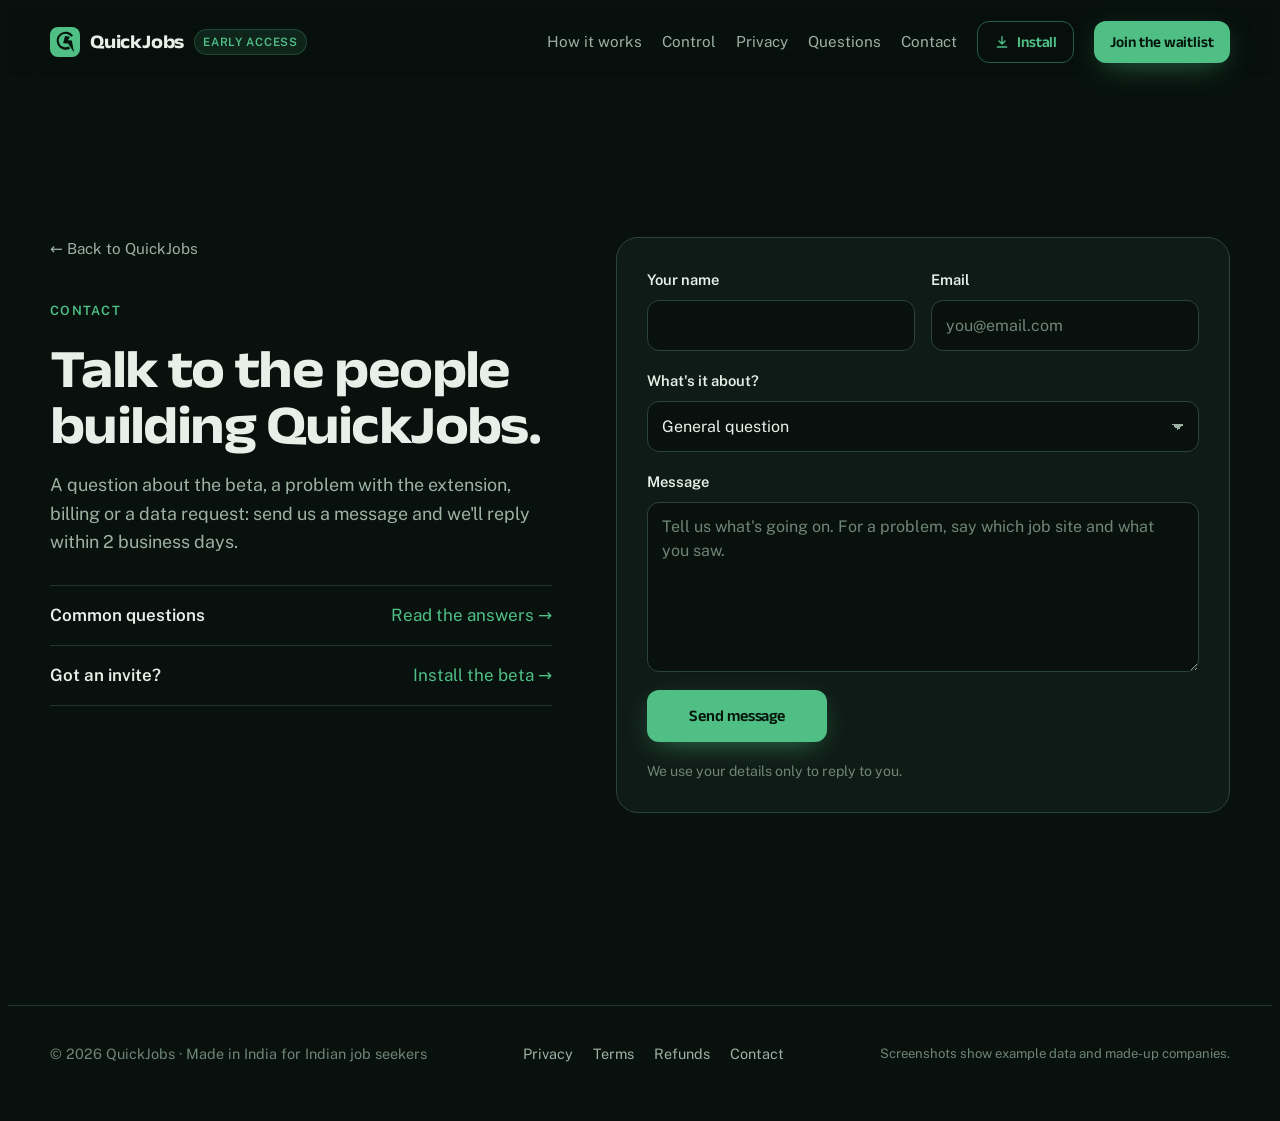
==== site/contact.html @ 9ea8675b "Share banner: link previews on WhatsApp, LinkedIn, X show a QuickJobs image Co-Authored-By: Claude O" ====
<!doctype html>
<html lang="en">
<head>
<meta charset="utf-8"><script>/* clean addresses: /contact, not /contact.html */(function(){var p=location.pathname,c=p.replace(/\/index\.html$/,'/').replace(/\.html$/,'');if(c!==p&&/^https?:$/.test(location.protocol))history.replaceState(null,'',c+location.search+location.hash)})();</script>
<link rel="icon" href="favicon.ico?v=1109" sizes="any"><link rel="icon" href="favicon.svg?v=1109" type="image/svg+xml"><link rel="icon" href="favicon-32.png?v=1109" sizes="32x32" type="image/png"><link rel="apple-touch-icon" href="apple-touch-icon.png?v=1109"><meta name="theme-color" content="#08110d">
<meta name="viewport" content="width=device-width,initial-scale=1,viewport-fit=cover">
<meta property="og:title" content="QuickJobs: wake up to job applications already sent">
<meta property="og:description" content="Searches and applies on Naukri, iimjobs, Shine, Foundit, Hirist and Instahyre every day with AI, from your own Chrome.">
<meta property="og:type" content="website"><meta property="og:site_name" content="QuickJobs"><meta property="og:url" content="https://quickjobs.pro/contact">
<meta property="og:image" content="https://quickjobs.pro/og.jpg?v=1"><meta property="og:image:secure_url" content="https://quickjobs.pro/og.jpg?v=1"><meta property="og:image:type" content="image/jpeg"><meta property="og:image:width" content="1200"><meta property="og:image:height" content="630"><meta property="og:image:alt" content="QuickJobs: wake up to job applications already sent. AI personal job agent for Indian professionals.">
<meta name="twitter:card" content="summary_large_image"><meta name="twitter:image" content="https://quickjobs.pro/og.jpg?v=1">
<title>Contact QuickJobs</title>
<meta name="description" content="Questions about the QuickJobs beta, a problem with the extension, billing or a data request: send us a message and we'll reply within 2 business days.">
<style>
/* fonts are served from this site: no requests to Google or any other third party */
@font-face{font-family:"Anek Latin";font-style:normal;font-weight:100 800;font-stretch:75% 125%;font-display:swap;src:url(fonts/anek-latin.woff2?v=1110) format("woff2")}
@font-face{font-family:"Public Sans";font-style:normal;font-weight:400;font-display:swap;src:url(fonts/public-sans-latin-ext-400-normal.woff2?v=1110) format("woff2");unicode-range:U+0100-02BA,U+02BD-02C5,U+02C7-02CC,U+02CE-02D7,U+02DD-02FF,U+0304,U+0308,U+0329,U+1D00-1DBF,U+1E00-1E9F,U+1EF2-1EFF,U+2020,U+20A0-20AB,U+20AD-20C0,U+2113,U+2C60-2C7F,U+A720-A7FF}
@font-face{font-family:"Public Sans";font-style:normal;font-weight:400;font-display:swap;src:url(fonts/public-sans-latin-400-normal.woff2?v=1110) format("woff2");unicode-range:U+0000-00FF,U+0131,U+0152-0153,U+02BB-02BC,U+02C6,U+02DA,U+02DC,U+0304,U+0308,U+0329,U+2000-206F,U+20AC,U+2122,U+2191,U+2193,U+2212,U+2215,U+FEFF,U+FFFD}
@font-face{font-family:"Public Sans";font-style:normal;font-weight:500;font-display:swap;src:url(fonts/public-sans-latin-ext-500-normal.woff2?v=1110) format("woff2");unicode-range:U+0100-02BA,U+02BD-02C5,U+02C7-02CC,U+02CE-02D7,U+02DD-02FF,U+0304,U+0308,U+0329,U+1D00-1DBF,U+1E00-1E9F,U+1EF2-1EFF,U+2020,U+20A0-20AB,U+20AD-20C0,U+2113,U+2C60-2C7F,U+A720-A7FF}
@font-face{font-family:"Public Sans";font-style:normal;font-weight:500;font-display:swap;src:url(fonts/public-sans-latin-500-normal.woff2?v=1110) format("woff2");unicode-range:U+0000-00FF,U+0131,U+0152-0153,U+02BB-02BC,U+02C6,U+02DA,U+02DC,U+0304,U+0308,U+0329,U+2000-206F,U+20AC,U+2122,U+2191,U+2193,U+2212,U+2215,U+FEFF,U+FFFD}
@font-face{font-family:"Public Sans";font-style:normal;font-weight:600;font-display:swap;src:url(fonts/public-sans-latin-ext-600-normal.woff2?v=1110) format("woff2");unicode-range:U+0100-02BA,U+02BD-02C5,U+02C7-02CC,U+02CE-02D7,U+02DD-02FF,U+0304,U+0308,U+0329,U+1D00-1DBF,U+1E00-1E9F,U+1EF2-1EFF,U+2020,U+20A0-20AB,U+20AD-20C0,U+2113,U+2C60-2C7F,U+A720-A7FF}
@font-face{font-family:"Public Sans";font-style:normal;font-weight:600;font-display:swap;src:url(fonts/public-sans-latin-600-normal.woff2?v=1110) format("woff2");unicode-range:U+0000-00FF,U+0131,U+0152-0153,U+02BB-02BC,U+02C6,U+02DA,U+02DC,U+0304,U+0308,U+0329,U+2000-206F,U+20AC,U+2122,U+2191,U+2193,U+2212,U+2215,U+FEFF,U+FFFD}
</style>
<script>
// Waitlist goes to the live Supabase project (migration 27). The publishable key only allows what
// row-level security and the two waitlist functions allow. Set "site" to the real address once the domain exists.
window.QJ_CFG = { url: "https://igaryftppmiybqhywkwb.supabase.co", key: "sb_publishable_nxs_TkYVSCBXH8H1lZXMHg_Xxqd8hSD", site: "" };
</script>
<style>
/* Layout: left-weighted hero with the product stacked on the right under the aurora; long dark "night forest" scroll,
   sections alternate text-led and screenshot-led; one bold element (the aurora), everything else quiet. */
:root{
  color-scheme:dark;
  --bg:#08110d; --surface:#0f1b16; --sunk:#15241d; --line:#223529; --line-2:#2c4535;
  --fg:#e8efe9; --muted:#9db1a3; --faint:#6f8576;
  --fern:#4fbf86; --fern-ink:#04140b; --fern-soft:rgba(79,191,134,.12); --hover:#5fd197;
  --amber:#ffb26b; --blue:#7aa7ff; --forest:#2e6b3f;
  --glass:rgba(15,27,22,.86); --board:#c9d6cc; --err:#ff9b8f; --shadow:var(--shadow); --aurora:.6;
  --display:"Anek Latin","Helvetica Neue",Arial,sans-serif;
  --body:"Public Sans",system-ui,-apple-system,"Segoe UI",Roboto,sans-serif;
  --r:14px; --r-sm:10px;
  --w:1180px;
}
/* product screenshots and the hero window stay in the product's own dark look */
.win,.pop{--surface:#0f1b16;--line:#223529;--line-2:#2c4535;--fg:#e8efe9;--muted:#9db1a3;--fern:#4fbf86;color:var(--fg)}
*{box-sizing:border-box}
[hidden]{display:none!important}
main{overflow-x:clip}
html{scroll-behavior:smooth}
@media (prefers-reduced-motion:reduce){html{scroll-behavior:auto}}
body{background:var(--bg);color:var(--fg);font-family:var(--body);font-size:17px;line-height:1.6;-webkit-font-smoothing:antialiased;overflow-x:hidden;isolation:isolate}
body::before{content:"";position:fixed;inset:0 0 auto;height:env(safe-area-inset-top,0px);z-index:60;background:var(--bg)}
.gut{padding-left:max(16px,env(safe-area-inset-left,0px));padding-right:max(16px,env(safe-area-inset-right,0px))}
.wrap{max-width:var(--w);margin:0 auto}
h1,h2{font-stretch:112%}
h1,h2,h3{font-family:var(--display);font-weight:700;letter-spacing:-.02em;line-height:1.08;margin:0;text-wrap:balance}
h2{font-size:clamp(2rem,4.2vw,3.25rem)}
h3{font-size:1.2rem;letter-spacing:-.01em;line-height:1.25}
p{margin:0}
a{color:var(--fern)}
img{max-width:100%;display:block;height:auto}
.tab{font-variant-numeric:tabular-nums}
:focus-visible{outline:2px solid var(--fern);outline-offset:3px;border-radius:6px}

/* aurora */
.aurora{position:absolute;inset:-20% -25% auto -25%;height:1100px;z-index:-1;pointer-events:none;filter:blur(60px) saturate(130%);opacity:var(--aurora);
  background:radial-gradient(28% 24% at 62% 26%,rgba(79,191,134,.9),transparent 70%),radial-gradient(24% 22% at 84% 14%,rgba(32,170,180,.7),transparent 70%),radial-gradient(30% 26% at 40% 52%,rgba(52,86,200,.5),transparent 70%);
  -webkit-mask-image:linear-gradient(to bottom,#000 0%,#000 35%,transparent 80%);mask-image:linear-gradient(to bottom,#000 0%,#000 35%,transparent 80%)}
@media (prefers-reduced-motion:no-preference){.aurora{animation:drift 24s ease-in-out infinite alternate}
  @keyframes drift{0%{transform:translate(0,0) rotate(0)}50%{transform:translate(3%,-2%) rotate(5deg)}100%{transform:translate(-3%,3%) rotate(-4deg)}}}

/* nav */
.nav{position:sticky;top:env(safe-area-inset-top,0px);z-index:50;background:color-mix(in srgb,var(--bg) 70%,transparent);backdrop-filter:blur(14px);-webkit-backdrop-filter:blur(14px);border-bottom:1px solid transparent;transition:border-color .2s}
.nav.scrolled{border-bottom-color:var(--line)}
.nav .wrap{display:flex;align-items:center;justify-content:space-between;gap:16px;height:68px}
.logo{display:flex;align-items:center;gap:10px;font-family:var(--display);font-weight:700;font-stretch:112%;font-size:1.2rem;color:var(--fg);text-decoration:none;letter-spacing:-.01em}
.logo svg{width:30px;height:30px;flex:none}
.badge{font-size:.72rem;font-weight:600;letter-spacing:.06em;text-transform:uppercase;color:var(--fern);background:var(--fern-soft);border:1px solid rgba(79,191,134,.25);padding:3px 8px;border-radius:999px;font-family:var(--body)}
.nav-r{display:flex;align-items:center;gap:20px}
.nav-r a.lnk{color:var(--muted);text-decoration:none;font-size:.95rem}
.nav-r a.lnk:hover{color:var(--fg)}
.badge,.nav-r a.lnk{white-space:nowrap}
@media (max-width:1120px){.nav-r a.lnk{display:none}}
@media (max-width:640px){.logo .badge{display:none}}

/* buttons and form */
.btn{appearance:none;border:0;cursor:pointer;font:600 1rem/1 var(--display);letter-spacing:-.005em;border-radius:12px;padding:0 20px;height:52px;display:inline-flex;align-items:center;justify-content:center;gap:8px;text-decoration:none;white-space:nowrap;transition:transform .15s,background .15s,box-shadow .15s}
.btn-p{background:var(--fern);color:var(--fern-ink);box-shadow:0 8px 30px -10px rgba(79,191,134,.65)}
.btn-p:hover{background:var(--hover);transform:translateY(-1px)}
.btn-p:active{transform:translateY(0)}
.btn-s{height:42px;font-size:.95rem;padding:0 16px}
.btn-o{background:transparent;color:var(--fern);border:1px solid rgba(79,191,134,.45)}
.btn-o:hover{border-color:var(--fern);background:var(--fern-soft)}
.nav-inst{gap:7px}
.nav-inst svg{width:16px;height:16px}
.nav-inst[aria-current]{background:var(--fern-soft);border-color:var(--fern)}
.btn-g{background:transparent;color:var(--fg);border:1px solid var(--line-2)}
.btn-g:hover{border-color:var(--fern)}
.btn[disabled]{opacity:.7;cursor:progress}
.join{display:flex;gap:10px;max-width:520px;padding:6px;background:var(--glass);border:1px solid var(--line-2);border-radius:16px;backdrop-filter:blur(6px)}
.join input{flex:1;min-width:0;background:transparent;border:0;color:var(--fg);font:500 1.02rem var(--body);padding:0 12px;height:52px}
.join input::placeholder{color:var(--faint)}
.join input:focus{outline:none}
.join:focus-within{border-color:var(--fern);box-shadow:0 0 0 4px rgba(79,191,134,.15)}
.err{color:var(--err);font-size:.92rem;margin-top:10px;min-height:1.4em}
.ticks{display:flex;flex-wrap:wrap;gap:8px 20px;margin-top:6px;color:var(--muted);font-size:.92rem}
.ticks span{display:inline-flex;align-items:center;gap:7px}
.ticks svg{width:16px;height:16px;color:var(--fern);flex:none}
@media (max-width:520px){.join{flex-direction:column;padding:8px}.join input{height:48px}.join .btn{width:100%}}

/* hero */
.hero{position:relative;padding-block:56px 40px}
.hero-grid{display:grid;grid-template-columns:minmax(0,1fr) minmax(0,1.08fr);gap:56px;align-items:center}
.hero-copy{display:flex;flex-direction:column;gap:22px;min-width:0}
.pill{align-self:flex-start;display:inline-flex;align-items:center;gap:8px;font-size:.88rem;color:var(--muted);border:1px solid var(--line-2);background:var(--glass);padding:6px 12px 6px 8px;border-radius:999px}
.pill i{width:8px;height:8px;border-radius:50%;background:var(--fern);box-shadow:0 0 0 4px rgba(79,191,134,.2)}
.hero h1{font-size:clamp(2.6rem,6.2vw,4.6rem);letter-spacing:-.035em;line-height:1.02}
.hero h1 em{font-style:normal;color:var(--fern)}
.lede{font-size:1.15rem;color:var(--muted);max-width:34em}
.lede b{color:var(--fg);font-weight:600}
@media (max-width:960px){.hero-grid{grid-template-columns:1fr;gap:44px}}

.stage{position:relative;min-width:0;padding:0 0 64px 0}
.win{border:1px solid var(--line-2);border-radius:18px;background:var(--surface);overflow:hidden;box-shadow:0 40px 80px -30px var(--shadow),0 0 0 1px rgba(255,255,255,.02) inset}
.win-bar{display:flex;align-items:center;justify-content:space-between;gap:12px;padding:12px 16px;border-bottom:1px solid var(--line);font-size:.85rem;color:var(--muted)}
.win-bar b{color:var(--fg);font-family:var(--display);font-weight:600;display:flex;align-items:center;gap:8px}
.win-bar b svg{width:16px;height:16px;color:var(--fern)}
.live{display:inline-flex;align-items:center;gap:7px;color:var(--fern);font-weight:500}
.live i{width:7px;height:7px;border-radius:50%;background:var(--fern)}
@media (prefers-reduced-motion:no-preference){.live i{animation:pulse 1.6s ease-in-out infinite}@keyframes pulse{50%{opacity:.35}}}
.win-img{aspect-ratio:1608/1190;overflow:hidden}
.win-img img{width:100%}
.pop{position:absolute;left:-36px;bottom:0;width:min(40%,236px);border-radius:16px;overflow:hidden;border:1px solid var(--line-2);box-shadow:0 30px 60px -20px var(--shadow)}
.toast{position:absolute;right:-14px;top:34%;display:flex;align-items:center;gap:12px;background:var(--glass);border:1px solid rgba(79,191,134,.35);border-radius:14px;padding:12px 16px;box-shadow:0 20px 50px -18px var(--shadow);backdrop-filter:blur(8px);max-width:290px}
.toast .ck{width:30px;height:30px;border-radius:50%;background:var(--fern);color:var(--fern-ink);display:grid;place-items:center;flex:none}
.toast .ck svg{width:16px;height:16px}
.toast p{font-size:.86rem;line-height:1.35;color:var(--muted)}
.toast p b{display:block;color:var(--fg);font-weight:600;font-size:.92rem}
@media (prefers-reduced-motion:no-preference){.pop{animation:float 7s ease-in-out infinite}.toast{animation:float 7s ease-in-out -3.5s infinite}@keyframes float{50%{transform:translateY(-8px)}}}
@media (max-width:960px){.pop{left:-6px}.toast{right:-6px}}
@media (max-width:560px){.stage{padding-bottom:40px}.pop{width:42%}.toast{display:none}.live .long{display:none}}


/* sections */
section{padding-block:96px}
.sec-head{display:flex;flex-direction:column;gap:16px;max-width:760px;margin-bottom:48px}
.eyebrow{font-size:.8rem;letter-spacing:.1em;text-transform:uppercase;color:var(--fern);font-weight:600}
.sec-head p{color:var(--muted);font-size:1.12rem;max-width:40em}
@media (max-width:640px){section{padding-block:68px}.sec-head{margin-bottom:32px}}

/* pain */
.pain{display:grid;grid-template-columns:repeat(3,minmax(0,1fr));gap:18px}
.pain div{border-top:2px solid var(--line-2);padding-top:20px;display:flex;flex-direction:column;gap:10px}
.pain .n{font-family:var(--display);font-size:2.6rem;font-weight:700;color:var(--fern);line-height:1;letter-spacing:-.03em}
.pain p{color:var(--muted)}
@media (max-width:820px){.pain{grid-template-columns:1fr}}

/* run timeline */
.run{display:grid;grid-template-columns:minmax(0,.9fr) minmax(0,1.1fr);gap:56px;align-items:start}
.steps{list-style:none;margin:0;padding:0;display:flex;flex-direction:column}
.steps li{display:grid;grid-template-columns:78px 1fr;gap:18px;padding:18px 0;border-bottom:1px solid var(--line);position:relative}
.steps li:first-child{border-top:1px solid var(--line)}
.steps time{font-family:var(--display);font-weight:600;font-size:1.05rem;color:var(--faint);padding-top:1px;transition:color .3s}
.steps h3{font-size:1.12rem;transition:color .3s}
.steps p{color:var(--muted);font-size:.98rem;margin-top:4px}
.steps .out{display:inline-block;margin-top:8px;font-size:.85rem;color:var(--fern);background:var(--fern-soft);border-radius:6px;padding:2px 8px}
.steps li.on time{color:var(--fern)}
.steps li::before{content:"";position:absolute;left:-16px;top:18px;bottom:18px;width:2px;border-radius:2px;background:transparent;transition:background .3s}
.steps li.on::before{background:var(--fern)}
.run-shot{position:sticky;top:96px;display:flex;flex-direction:column;gap:16px;min-width:0}
.shot{border:1px solid var(--line-2);border-radius:var(--r);overflow:hidden;background:var(--surface);box-shadow:0 30px 70px -35px var(--shadow)}
.cap{font-size:.86rem;color:var(--faint)}
@media (max-width:960px){.run{grid-template-columns:1fr;gap:36px}.run-shot{position:static;order:-1}.steps li::before{display:none}}

/* how it works: one step and one screenshot at a time */
.story{display:grid;grid-template-columns:minmax(0,.82fr) minmax(0,1.18fr);gap:64px;align-items:start}
.story-steps{list-style:none;margin:0;padding:0 0 18vh;display:flex;flex-direction:column}
.st{min-height:68vh;display:flex;flex-direction:column;justify-content:center;gap:12px;padding-left:28px;position:relative;transition:opacity .45s ease}
.st::before{content:"";position:absolute;left:0;top:calc(50% - 60px);height:120px;width:2px;border-radius:2px;background:var(--line-2);transition:background .45s}
.st-meta{display:flex;align-items:center;gap:12px}
.st .dur{font-family:var(--display);font-weight:700;font-size:1rem;color:var(--fern);background:var(--fern-soft);border-radius:8px;padding:3px 10px}
.st-n{font-family:var(--display);font-weight:600;font-size:.85rem;color:var(--faint);letter-spacing:.06em}
.st h3{font-size:clamp(1.5rem,2.4vw,2rem);letter-spacing:-.02em}
.st p{color:var(--muted);font-size:1.06rem;max-width:30em}
.st .out{align-self:flex-start;font-size:.88rem;color:var(--fern);background:var(--fern-soft);border-radius:7px;padding:4px 10px}
.st-shot{display:none;margin:8px 0 0;flex-direction:column;gap:12px}
.story.js .st{opacity:.28}
.story.js .st.on{opacity:1}
.story.js .st.on::before{background:var(--fern)}
.story-stage{position:sticky;top:max(84px,calc(50vh - 280px))}
.stage-in{display:flex;flex-direction:column;gap:14px;border:1px solid var(--line-2);border-radius:22px;padding:18px;
  background:radial-gradient(70% 60% at 70% 0%,rgba(79,191,134,.14),transparent 70%),radial-gradient(60% 60% at 0% 100%,rgba(52,86,200,.12),transparent 70%),var(--surface);
  box-shadow:0 50px 90px -50px var(--shadow)}
.stage-head,.stage-foot{display:flex;align-items:center;justify-content:space-between;gap:12px;font-size:.85rem;color:var(--faint)}
.stage-foot .count{color:var(--muted)}.stage-foot .count b{color:var(--fg);font-family:var(--display)}
.frames{position:relative;width:100%;aspect-ratio:16/11;max-height:calc(100vh - 190px);margin:-6px 0}
.fr{position:absolute;inset:0;display:flex;flex-direction:column;align-items:center;justify-content:center;gap:14px;opacity:0;
  transform:translateY(48px) scale(.97);transition:opacity .5s ease,transform .7s cubic-bezier(.2,.75,.2,1);pointer-events:none}
.fr.past{transform:translateY(-48px) scale(.97)}
.fr.on{opacity:1;transform:none}
.fr img{width:100%;height:100%;object-fit:contain}
.stage-bar{flex:1;height:3px;border-radius:3px;background:var(--line)}
.stage-bar i{display:block;height:100%;width:20%;border-radius:3px;background:var(--fern);transition:width .5s ease}
@media (prefers-reduced-motion:reduce){.fr,.fr.past{transform:none;transition:opacity .2s}.st{transition:none}}
@media (max-width:960px){
  .story{grid-template-columns:1fr;gap:0}
  .story-stage{display:none}
  .story-steps{padding:0;gap:44px}
  .st{min-height:0;padding-left:0}
  .st::before{display:none}
  .story.js .st{opacity:1}
  .st-shot{display:flex}
  .st-shot img{width:100%}
}

/* install page: pick a computer, then the steps for it */
#guide [data-os]{display:none}
:root[data-os="win"] #guide [data-os="win"],:root[data-os="mac"] #guide [data-os="mac"],:root[data-os="linux"] #guide [data-os="linux"]{display:inline}
:root[data-os="win"] #guide .mock[data-os="win"],:root[data-os="mac"] #guide .mock[data-os="mac"],:root[data-os="linux"] #guide .mock[data-os="linux"]{display:block}
.dl{display:grid;grid-template-columns:repeat(3,minmax(0,1fr));gap:14px;max-width:820px}
.dl-b{appearance:none;cursor:pointer;position:relative;display:flex;align-items:center;gap:14px;text-align:left;padding:20px 22px;border-radius:18px;border:1px solid var(--line-2);background:var(--surface);color:var(--fg);font:inherit;transition:border-color .2s,transform .2s,background .2s}
.dl-b:hover{border-color:var(--fern);transform:translateY(-2px)}
.dl-b svg{width:30px;height:30px;color:var(--fern);flex:none}
.dl-b b{display:block;font-family:var(--display);font-size:1.15rem;font-weight:700}
.dl-b small{color:var(--muted);font-size:.88rem}
.dl-b.on{border-color:var(--fern);background:var(--fern-soft)}
.dl-rec{display:none;position:absolute;top:-10px;right:14px;font-style:normal;font-size:.72rem;font-weight:600;letter-spacing:.04em;background:var(--fern);color:var(--fern-ink);padding:3px 9px;border-radius:999px}
.dl-b.rec .dl-rec{display:block}
.dl-note{margin-top:14px;color:var(--faint);font-size:.92rem}
.phone-only{display:none;color:var(--amber)}
.is-phone .phone-only{display:inline}
@media (max-width:640px){.back{display:inline-flex;align-items:center;min-height:44px;margin-bottom:10px}.logo{min-height:44px}section{padding-block:28px 48px}}
@media (max-width:640px){.ct-alt a{display:inline-flex;align-items:center;min-height:44px}}
.guide{margin-top:44px}
.guide.reveal{animation:guide-in .6s cubic-bezier(.2,.75,.2,1)}
@keyframes guide-in{from{opacity:0;transform:translateY(16px)}to{opacity:1;transform:none}}
@media (prefers-reduced-motion:reduce){.guide.reveal{animation:none}}
.demo-note{border:1px dashed var(--line-2);border-radius:12px;padding:12px 16px;color:var(--muted);font-size:.92rem;margin-bottom:28px}
.demo-note b{color:var(--amber)}
.guide-h{display:flex;flex-wrap:wrap;align-items:center;justify-content:space-between;gap:12px;padding-bottom:6px;border-bottom:1px solid var(--line)}
.guide-h h3{font-size:1.4rem}
.os-tabs{display:flex;gap:4px;padding:4px;border:1px solid var(--line-2);border-radius:12px}
.os-tabs button{appearance:none;border:0;background:none;color:var(--muted);font:600 .9rem var(--body);padding:8px 14px;border-radius:9px;cursor:pointer}
.os-tabs button.on{background:var(--fern);color:var(--fern-ink)}
.inst-v.stack{flex-direction:column;align-items:center;gap:14px}
.inst-v.stack .mock{max-width:420px}
.inst-v.pair .shot{flex:1 1 0}
.inst-help{margin-top:28px;border:1px solid var(--line);border-radius:14px;padding:6px 18px;background:var(--surface)}
.inst-help summary{font-size:1rem;padding:12px 30px 12px 0}
.inst-help ul{margin:0 0 14px;padding-left:1.1em;display:flex;flex-direction:column;gap:8px;color:var(--muted);font-size:.95rem}
.inst-help b{color:var(--fg)}
/* OS illustrations (light, like the real dialogs) */
.mock{width:100%;max-width:420px;border-radius:12px;overflow:hidden;background:#fff;color:#1f1f1f;font:13px system-ui,-apple-system,"Segoe UI",Roboto,Ubuntu,sans-serif;box-shadow:0 24px 50px -30px var(--shadow);position:relative}
.mk-bar{display:flex;align-items:center;gap:8px;padding:8px 12px;background:#f3f3f3;border-bottom:1px solid #e3e3e3;font-size:12px;color:#444}
.mk-bar span{flex:1}
.mk-bar.win i{font-style:normal;width:22px;text-align:center;color:#555}
.mk-bar.mac{background:#ececec}.mk-bar.mac b{width:11px;height:11px;border-radius:50%;background:#ff5f57}.mk-bar.mac b:nth-child(2){background:#febc2e}.mk-bar.mac b:nth-child(3){background:#28c840}
.mk-bar.mac span{text-align:center;margin-right:40px}
.mk-bar.lin{background:#ebebeb;font-weight:600}
.mk-bar.lin em{font-style:normal;font-weight:500;padding:4px 10px;border-radius:6px;background:#fff;border:1px solid #d5d5d5}
.mk-body{padding:12px 14px 28px;display:flex;flex-direction:column;gap:4px;position:relative}
.mk-body:has(.mk-menu){min-height:178px}
.mk-body.grid{flex-direction:row;align-items:center;justify-content:center;gap:18px;padding:20px 14px 30px}
.mk-row{display:flex;align-items:center;gap:10px;padding:6px 8px;border-radius:6px}
.mk-row.sel{background:#dbeafe}
.mk-tile{display:flex;flex-direction:column;align-items:center;gap:6px;padding:10px;border-radius:8px;font-size:12px}
.mk-tile.hi{background:#dbeafe}
.mk-arrow{color:#888;font-size:18px}
.mi{display:inline-grid;place-items:center;flex:none}
.mi.zip{width:22px;height:26px;border-radius:3px;background:#e9ecef;border:1px solid #cfd4da;font:700 7px system-ui;color:#555}
.mi.dir{width:24px;height:18px;border-radius:2px 2px 4px 4px;background:#f6c344;position:relative}
.mi.dir::before{content:"";position:absolute;left:0;top:-4px;width:10px;height:5px;border-radius:2px 2px 0 0;background:#f6c344}
.mk-tile .mi.zip{width:34px;height:40px;font-size:9px}.mk-tile .mi.dir{width:44px;height:34px}
.mk-menu{position:absolute;left:150px;top:30px;width:200px;background:#fff;border:1px solid #ddd;border-radius:8px;box-shadow:0 8px 24px rgba(0,0,0,.15);padding:4px}
.mk-menu p{padding:6px 10px;border-radius:5px;margin:0}
.mk-btns{display:flex;justify-content:flex-end;gap:8px;margin-top:10px}
.mk-btns span{padding:6px 14px;border-radius:6px;border:1px solid #d0d0d0;background:#fafafa}
.mock .hi{outline:3px solid #f59e0b;outline-offset:1px;background:#fff7e6}
.mk-note{position:absolute;right:10px;bottom:6px;font-size:10px;color:#999}
@media (max-width:860px){.dl{grid-template-columns:1fr}.inst-v.pair{flex-direction:column}.mk-menu{left:110px}}
@media (max-width:400px){.mk-menu{left:60px}}

/* install guide */
.install-page #install{padding-top:56px}
.back{display:inline-block;margin-bottom:22px;color:var(--muted);text-decoration:none;font-size:.95rem}
.back:hover{color:var(--fg)}
.phase{display:flex;align-items:center;gap:12px;font-size:1.25rem;margin:40px 0 8px}
.phase span{width:30px;height:30px;border-radius:9px;background:var(--fern-soft);color:var(--fern);display:grid;place-items:center;font-size:.95rem}
.inst{list-style:none;margin:0;padding:0;display:flex;flex-direction:column}
.inst>li{display:grid;grid-template-columns:minmax(0,.85fr) minmax(0,1.15fr);gap:40px;align-items:center;padding:28px 0;border-bottom:1px solid var(--line)}
.inst-t{display:flex;flex-direction:column;gap:10px;min-width:0;position:relative;padding-left:52px}
.inst-t::before{content:attr(data-n);position:absolute;left:0;top:-2px;width:36px;height:36px;border-radius:50%;border:1px solid var(--line-2);display:grid;place-items:center;font-family:var(--display);font-weight:700;color:var(--fern);font-variant-numeric:tabular-nums}
.inst-t h4{margin:0;font-family:var(--display);font-size:1.2rem;font-weight:700;letter-spacing:-.01em}
.inst-t p{color:var(--muted);font-size:1rem}
.inst-t b{color:var(--fg);font-weight:600}
.tip{font-size:.92rem!important;color:var(--amber)!important}
.inst-v{min-width:0;display:flex;justify-content:center}
.inst-v .shot{width:100%;box-shadow:0 24px 50px -30px var(--shadow)}
.inst-v.narrow .shot{max-width:340px}
.inst-v.mid .shot{max-width:460px}
.inst-v.tall .shot{max-width:420px}
.inst-v.pair{gap:14px;align-items:flex-start}
.inst-v.pair .shot:first-child{flex:0 0 38%}
.copyline{display:flex;gap:8px;align-items:stretch;max-width:380px}
.copyline code{flex:1;min-width:0;font:600 .95rem ui-monospace,SFMono-Regular,Menlo,monospace;background:var(--sunk);border:1px solid var(--line-2);border-radius:10px;padding:10px 12px;user-select:all;color:var(--fg)}
.files{display:flex;align-items:center;gap:18px;flex-wrap:wrap;justify-content:center}
.file{display:flex;flex-direction:column;align-items:center;gap:6px;padding:18px 20px;border:1px solid var(--line-2);border-radius:14px;background:var(--surface);min-width:150px}
.file b{font-size:.92rem}.file small{color:var(--faint);font-size:.8rem}
.fi{width:46px;height:54px;border-radius:6px;display:grid;place-items:center;font:700 .7rem var(--body);letter-spacing:.06em}
.fi.zip{background:#e8efe9;color:#0f1b16}
.fi.dir{width:58px;height:44px;border-radius:5px 5px 7px 7px;background:#4fbf86;position:relative}
.fi.dir::before{content:"";position:absolute;left:0;top:-7px;width:24px;height:9px;border-radius:4px 4px 0 0;background:#4fbf86}
.arrow{font-size:1.6rem;color:var(--fern)}
.cmock{width:100%;max-width:420px;border-radius:14px;overflow:hidden;background:#ffffff;color:#1f1f1f;font:14px system-ui,-apple-system,"Segoe UI",Roboto,sans-serif;position:relative;box-shadow:0 24px 50px -30px var(--shadow)}
.cm-bar{display:flex;align-items:center;gap:10px;padding:10px 12px;background:#e8eaed}
.cm-url{flex:1;background:#fff;border-radius:999px;padding:7px 14px;color:#5f6368;font-size:13px}
.cm-ico{width:30px;height:30px;border-radius:50%;display:grid;place-items:center;color:#5f6368}
.cm-ico svg{width:18px;height:18px}
.cm-ava{width:26px;height:26px;border-radius:50%;background:#7aa7ff;color:#fff;display:grid;place-items:center;font-size:12px;font-weight:600}
.cm-menu{margin:8px 12px 14px auto;width:250px;border-radius:10px;box-shadow:0 4px 18px rgba(0,0,0,.18);padding:8px 0;background:#fff}
.cm-h{padding:6px 16px 8px;font-weight:600;font-size:13px;color:#1f1f1f}
.cm-row{display:flex;align-items:center;gap:10px;padding:8px 16px}
.cm-logo svg{width:22px;height:22px;display:block}
.cm-row span:nth-child(2){flex:1;font-size:13px}
.cm-pin{width:28px;height:28px;border-radius:50%;display:grid;place-items:center;color:#5f6368}
.cm-pin svg{width:16px;height:16px}
.cm-foot{border-top:1px solid #e8eaed;margin-top:6px;padding:10px 16px 4px;font-size:13px;color:#1f1f1f}
.cm-note{position:absolute;left:12px;bottom:8px;font-size:11px;color:#80868b}
.ring{outline:3px solid #f59e0b;outline-offset:2px}
.sites{list-style:none;margin:0;padding:0;display:grid;grid-template-columns:repeat(3,minmax(0,1fr));gap:10px;width:100%;max-width:440px}
.sites li{display:flex;align-items:center;justify-content:space-between;gap:8px;padding:12px 14px;border:1px solid var(--line-2);border-radius:12px;background:var(--surface);font-family:var(--display);font-weight:600}
.sites li::after{content:"Signed in";font:500 .72rem var(--body);color:var(--fern)}
.inst-more{display:grid;grid-template-columns:repeat(2,minmax(0,1fr));gap:16px;margin-top:36px}
.inst-more>div{border:1px solid var(--line);border-radius:16px;padding:22px;background:var(--surface);display:flex;flex-direction:column;gap:10px}
.inst-more h4{margin:0;font-family:var(--display);font-size:1.1rem}
.inst-more p,.inst-more li{color:var(--muted);font-size:.95rem}
.inst-more ul{margin:0;padding-left:1.1em;display:flex;flex-direction:column;gap:8px}
.inst-more b{color:var(--fg);font-weight:600}
.inst-link{display:inline-flex;align-items:center;gap:6px;font-size:.95rem;color:var(--fern);text-decoration:none;font-weight:600;margin-top:4px}
.inst-link:hover{text-decoration:underline}
@media (max-width:860px){
  .inst>li{grid-template-columns:1fr;gap:18px;padding:24px 0}
  .inst-v{justify-content:flex-start}
  .inst-more{grid-template-columns:1fr}
  .sites{grid-template-columns:repeat(2,minmax(0,1fr))}
}

/* control bento */
.bento{display:grid;grid-template-columns:repeat(6,minmax(0,1fr));gap:16px}
.card{background:var(--surface);border:1px solid var(--line);border-radius:18px;padding:26px;display:flex;flex-direction:column;gap:12px;min-width:0;overflow:hidden}
.card p{color:var(--muted);font-size:.98rem}
.card .shot{margin-top:auto;box-shadow:none}
.c-wide{grid-column:span 4}.c-mid{grid-column:span 2}.c-half{grid-column:span 3}.c-third{grid-column:span 2}
.ico{width:40px;height:40px;border-radius:11px;background:var(--sunk);border:1px solid var(--line-2);display:grid;place-items:center;color:var(--fern)}
.ico svg{width:20px;height:20px}
.tag{align-self:flex-start;font-size:.75rem;font-weight:600;letter-spacing:.05em;text-transform:uppercase;color:var(--amber);background:rgba(255,178,107,.1);border-radius:999px;padding:3px 10px}
.limits{display:flex;flex-direction:column;gap:8px;margin-top:auto}
.limits div{display:flex;justify-content:space-between;align-items:center;font-size:.92rem;padding:8px 12px;background:var(--sunk);border-radius:9px}
.limits b{font-family:var(--display);font-variant-numeric:tabular-nums}
@media (max-width:960px){.c-wide,.c-mid,.c-half,.c-third{grid-column:span 6}}
@media (min-width:640px) and (max-width:960px){.c-third{grid-column:span 3}.c-mid{grid-column:span 3}}

/* indian forms */
.forms{display:grid;grid-template-columns:minmax(0,1fr) minmax(0,1fr);gap:56px;align-items:center}
.formcard{background:var(--surface);border:1px solid var(--line-2);border-radius:20px;padding:26px;display:flex;flex-direction:column;gap:14px;box-shadow:0 40px 80px -40px var(--shadow)}
.formcard header{display:flex;justify-content:space-between;align-items:center;gap:12px;font-size:.85rem;color:var(--muted);padding-bottom:12px;border-bottom:1px solid var(--line)}
.formcard header b{color:var(--fg);font-family:var(--display);font-weight:600;font-size:1rem}
.q{display:grid;grid-template-columns:minmax(0,1fr) auto;gap:4px 16px;align-items:center}
.q label{font-size:.92rem;color:var(--muted)}
.q .a{grid-row:span 2;display:flex;align-items:center;gap:10px;justify-self:end}
.q .v{font-family:var(--display);font-weight:600;font-size:1.06rem;font-variant-numeric:tabular-nums;background:var(--sunk);border:1px solid var(--line-2);border-radius:9px;padding:7px 12px;white-space:nowrap}
.q small{font-size:.78rem;color:var(--fern)}
.q.wait .v{border-color:rgba(255,178,107,.45);color:var(--amber);font-family:var(--body);font-weight:500;font-size:.9rem}
.q.wait small{color:var(--amber)}
.forms ul{list-style:none;padding:0;margin:26px 0 0;display:flex;flex-direction:column;gap:14px}
.forms li{display:flex;gap:12px;color:var(--muted)}
.forms li svg{width:20px;height:20px;color:var(--fern);flex:none;margin-top:3px}
.forms li b{color:var(--fg);font-weight:600}
@media (max-width:960px){.forms{grid-template-columns:1fr;gap:40px}}
@media (max-width:480px){.q{grid-template-columns:1fr}.q .a{grid-row:auto;justify-self:start}}

/* pipeline */
.pipe{display:grid;grid-template-columns:minmax(0,1.25fr) minmax(0,1fr);gap:16px}
.pipe .full{grid-column:1/-1}
@media (max-width:960px){.pipe{grid-template-columns:1fr}}

/* trust */
.trust{display:grid;grid-template-columns:repeat(3,minmax(0,1fr));gap:16px}
.trust div{padding:24px;border:1px solid var(--line);border-radius:18px;display:flex;flex-direction:column;gap:10px;background:var(--surface)}
.trust p{color:var(--muted);font-size:.96rem}
@media (max-width:1000px){.trust{grid-template-columns:repeat(2,minmax(0,1fr))}}
@media (max-width:560px){.trust{grid-template-columns:1fr}}

/* compare */
.tbl{overflow-x:auto;border:1px solid var(--line);border-radius:18px;background:var(--surface)}
table{border-collapse:collapse;width:100%;min-width:760px;font-size:.95rem}
th,td{padding:16px 18px;text-align:left;border-bottom:1px solid var(--line);vertical-align:top}
tr:last-child td{border-bottom:0}
thead th{font-family:var(--display);font-weight:600;font-size:1rem;color:var(--muted);background:var(--sunk)}
thead th.us{color:var(--fern-ink);background:var(--fern)}
td.us{background:rgba(79,191,134,.07);color:var(--fg);font-weight:500}
td{color:var(--muted)}
td:first-child{color:var(--fg);font-weight:500;width:28%}
.y{color:var(--fern)}.m{color:var(--faint)}

/* faq */
.faq{display:grid;grid-template-columns:minmax(0,.8fr) minmax(0,1.2fr);gap:56px}
details{border-bottom:1px solid var(--line)}
details:first-of-type{border-top:1px solid var(--line)}
summary{cursor:pointer;list-style:none;padding:20px 40px 20px 0;font-family:var(--display);font-weight:600;font-size:1.12rem;position:relative}
summary::-webkit-details-marker{display:none}
summary::after{content:"";position:absolute;right:6px;top:50%;width:12px;height:12px;border-right:2px solid var(--muted);border-bottom:2px solid var(--muted);transform:translateY(-70%) rotate(45deg);transition:transform .2s}
details[open] summary::after{transform:translateY(-30%) rotate(-135deg)}
details p{color:var(--muted);padding:0 0 22px;max-width:40em}
@media (max-width:960px){.faq{grid-template-columns:1fr;gap:28px}}

/* final */
.final{position:relative;overflow:hidden;border:1px solid var(--line-2);border-radius:28px;padding:72px 56px;background:radial-gradient(60% 90% at 85% 0%,rgba(79,191,134,.22),transparent 70%),radial-gradient(50% 80% at 0% 100%,rgba(52,86,200,.18),transparent 70%),var(--surface);display:grid;grid-template-columns:minmax(0,1.1fr) minmax(0,1fr);gap:40px;align-items:center}
.final h2{font-size:clamp(2rem,4.4vw,3.4rem)}
.final .clock{font-family:var(--display);font-weight:700;color:var(--fern)}
.final-r{display:flex;flex-direction:column;gap:14px;min-width:0}
@media (max-width:900px){.final{grid-template-columns:1fr;padding:44px 22px}}

/* after sign-up */
.done{max-width:540px;display:flex;flex-direction:column;gap:16px;padding:22px;background:var(--glass);border:1px solid rgba(79,191,134,.35);border-radius:18px;backdrop-filter:blur(6px)}
.done h3{display:flex;align-items:center;gap:10px;font-size:1.3rem}
.done h3 .ck{width:28px;height:28px;border-radius:50%;background:var(--fern);color:var(--fern-ink);display:grid;place-items:center;flex:none}
.done h3 .ck svg{width:15px;height:15px}
.done p{color:var(--muted);font-size:.96rem}
.done .pos{font-family:var(--display);font-weight:700;color:var(--fg)}
.qs{display:flex;flex-direction:column;gap:14px}
.qs fieldset{border:0;margin:0;padding:0;display:flex;flex-direction:column;gap:8px}
.qs legend{font-size:.9rem;font-weight:600;color:var(--fg);margin-bottom:8px;padding:0}
.chips{display:flex;flex-wrap:wrap;gap:8px}
.chips label{position:relative}
.chips input{position:absolute;opacity:0;inset:0;cursor:pointer;margin:0}
.chips span{display:inline-block;padding:8px 13px;border-radius:999px;border:1px solid var(--line-2);font-size:.88rem;color:var(--muted);cursor:pointer;transition:all .15s;user-select:none}
.chips input:checked+span{background:var(--fern-soft);border-color:var(--fern);color:var(--fg)}
.chips input:focus-visible+span{outline:2px solid var(--fern);outline-offset:2px}
.share{display:flex;gap:8px;align-items:stretch}
.share code{flex:1;min-width:0;font:600 .95rem var(--display);letter-spacing:.06em;background:var(--sunk);border:1px dashed var(--line-2);border-radius:10px;padding:10px 12px;color:var(--fg);overflow:hidden;text-overflow:ellipsis;white-space:nowrap;user-select:all}
.copy{display:inline-block;user-select:all;color:var(--fg);font-weight:600}

footer{border-top:1px solid var(--line);padding-block:36px 48px;color:var(--faint);font-size:.9rem}
footer .wrap{display:flex;flex-wrap:wrap;justify-content:space-between;gap:16px;align-items:center}
footer nav{display:flex;gap:20px;flex-wrap:wrap}
footer a{color:var(--muted);text-decoration:none}
footer a:hover{color:var(--fg)}
.note{font-size:.82rem;color:var(--faint)}
.ctl{margin-top:auto;display:flex;flex-direction:column;gap:10px;background:var(--sunk);border:1px solid var(--line-2);border-radius:12px;padding:16px}
.ctl .row{display:flex;justify-content:space-between;align-items:center;gap:14px;font-size:.92rem;color:var(--muted)}
.ctl .row b{color:var(--fg);font-family:var(--display);font-weight:600}
.ctl .row span b{display:block;font-size:1rem}
.ctl small{color:var(--faint);font-size:.82rem}
.sw{width:44px;height:26px;border-radius:999px;background:var(--fern);position:relative;flex:none}
.sw::after{content:"";position:absolute;right:3px;top:3px;width:20px;height:20px;border-radius:50%;background:#fff}
.meter{height:8px;border-radius:99px;background:var(--line);overflow:hidden}.meter i{display:block;height:100%;background:var(--fern);border-radius:99px}
.ctl .scale{margin-top:-4px}
.ctl .scale small:last-child{color:var(--fern)}
.chipx{display:inline-flex;align-items:center;gap:8px;padding:8px 12px;border-radius:999px;background:var(--surface);border:1px solid var(--line-2);font-size:.9rem;color:var(--fg)}
.chipx em{font-style:normal;font-size:.75rem;color:var(--amber)}
.chipx.add{color:var(--faint);border-style:dashed}
/* phones */
.mbar{position:fixed;left:0;right:0;bottom:0;z-index:55;display:flex;align-items:center;justify-content:space-between;gap:12px;
  padding:12px max(16px,env(safe-area-inset-right,0px)) calc(12px + env(safe-area-inset-bottom,0px)) max(16px,env(safe-area-inset-left,0px));
  background:color-mix(in srgb,var(--bg) 90%,transparent);backdrop-filter:blur(12px);-webkit-backdrop-filter:blur(12px);border-top:1px solid var(--line);
  transform:translateY(110%);transition:transform .25s ease;font-size:.88rem;color:var(--muted)}
.mbar.show{transform:none}
.mbar span{min-width:0;font-size:.8rem;line-height:1.35}
.mbar b{color:var(--fg);font-weight:600;display:block;font-size:.92rem}
@media (min-width:641px){.mbar{display:none}}
@media (prefers-reduced-motion:reduce){.mbar{transition:none}}
@media (max-width:640px){
  body{font-size:16px}
  .join input{flex:none;height:48px;font-size:16px}
  .nav-r .btn{display:none}
  .hero{padding-block:28px 16px}
  .hero-copy{gap:18px}
  .lede{font-size:1.05rem}
  .stage{display:flex;flex-direction:column;align-items:center;gap:14px;padding:0}
  .win{display:none}
  .pop{position:static;width:min(82%,300px)}
  .toast{display:flex;position:static;width:100%;max-width:340px}
  .boards{margin-top:36px}
  .mono{width:38px;height:38px}
  .mq-t b{font-size:1.05rem}
  section{padding-block:56px}
  .sec-head{gap:12px;margin-bottom:28px}
  .sec-head p{font-size:1.02rem}
  .hide-m{display:none!important}
  .pain .n{font-size:2.2rem}
  .steps li{grid-template-columns:52px 1fr;gap:12px;padding:16px 0}
  .card{padding:20px;border-radius:16px}
  .trust div{padding:20px}
  .final{border-radius:20px}
  footer{padding-bottom:calc(96px + env(safe-area-inset-bottom,0px))}
  footer nav a{display:inline-block;padding:10px 2px}
  .tbl{border:0;background:none;overflow:visible;border-radius:0}
  table,tbody,tr,td{display:block}
  table{min-width:0}
  thead{display:none}
  tbody{display:flex;flex-direction:column;gap:12px}
  tr{border:1px solid var(--line);border-radius:14px;background:var(--surface);padding:6px 0 10px}
  td,tr:last-child td{border:0;padding:7px 16px;display:flex;justify-content:space-between;align-items:baseline;gap:16px;text-align:right;font-size:.9rem}
  td:first-child{display:block;width:auto;text-align:left;font-family:var(--display);font-weight:600;font-size:1.02rem;padding:10px 16px 6px}
  td[data-label]::before{content:attr(data-label);color:var(--faint);text-align:left;flex:none}
  td.us{background:var(--fern-soft);margin:2px 10px;padding:9px 12px;border-radius:9px}
  td.us::before{color:var(--fern);font-weight:600}
  td .y{display:none}
}
.sr{position:absolute;width:1px;height:1px;overflow:hidden;clip:rect(0 0 0 0);white-space:nowrap}

/* contact */
.contact-page{padding-block:64px 96px}
.ct{display:grid;grid-template-columns:minmax(0,.9fr) minmax(0,1.1fr);gap:64px;align-items:start}
.ct-intro{display:flex;flex-direction:column;gap:18px}
.ct-intro h1{font-size:clamp(2.2rem,4.4vw,3.4rem);letter-spacing:-.03em;line-height:1.04}
.ct-lede{color:var(--muted);font-size:1.12rem;max-width:30em}
.ct-alt{list-style:none;margin:10px 0 0;padding:0;display:flex;flex-direction:column;border-top:1px solid var(--line)}
.ct-alt li{display:flex;justify-content:space-between;gap:16px;padding:16px 0;border-bottom:1px solid var(--line)}
.ct-alt b{font-weight:600}
.ct-alt a{color:var(--fern);text-decoration:none;white-space:nowrap}
.ct-alt a:hover{color:var(--hover)}
.ct-card{background:var(--surface);border:1px solid var(--line-2);border-radius:22px;padding:30px}
#ct-form{display:flex;flex-direction:column;gap:18px}
.ct-row{display:grid;grid-template-columns:1fr 1fr;gap:16px}
.fld{display:flex;flex-direction:column;gap:8px}
.fld span{font-size:.92rem;font-weight:600}
.fld input,.fld select,.fld textarea{font:inherit;font-size:1rem;color:var(--fg);background:var(--bg);border:1px solid var(--line-2);border-radius:12px;padding:12px 14px;width:100%;box-sizing:border-box}
.fld select{appearance:none;background-image:linear-gradient(45deg,transparent 50%,var(--muted) 50%),linear-gradient(135deg,var(--muted) 50%,transparent 50%);background-position:calc(100% - 20px) 52%,calc(100% - 14px) 52%;background-size:6px 6px;background-repeat:no-repeat;padding-right:40px}
.fld textarea{resize:vertical;min-height:140px;line-height:1.5}
.fld input:focus,.fld select:focus,.fld textarea:focus{outline:none;border-color:var(--fern);box-shadow:0 0 0 3px var(--fern-soft)}
.fld input::placeholder,.fld textarea::placeholder{color:var(--faint)}
.hp{position:absolute;left:-9999px;width:1px;height:1px;opacity:0}
.ct-send{align-self:flex-start;min-width:180px}
.ct-send:disabled{opacity:.7;cursor:progress}
.ct-fine{margin:0;color:var(--faint);font-size:.88rem}
#ct-err:empty{display:none}
#ct-err a{color:inherit}
.ct-done{display:flex;flex-direction:column;align-items:flex-start;gap:12px;padding:12px 0}
.ct-done .ck{width:44px;height:44px;border-radius:50%;background:var(--fern);color:var(--fern-ink);display:grid;place-items:center}
.ct-done .ck svg{width:22px;height:22px}
.ct-done h2{font-size:1.8rem;outline:none}
.ct-done p{color:var(--muted)}
@media (max-width:900px){.ct{grid-template-columns:1fr;gap:36px}}
@media (max-width:560px){.contact-page{padding-block:32px 64px}.ct-row{grid-template-columns:1fr}.ct-card{padding:22px}.ct-send{width:100%}}

/* mobile menu: a labelled Menu button opens a drop-down sheet below the bar (≤1120 px, where the links are hidden) */
.menu-b{display:none;align-items:center;gap:10px;height:44px;padding:0 14px;border-radius:12px;border:1px solid var(--line-2);background:transparent;color:var(--fg);font:inherit;font-weight:600;font-size:.95rem;cursor:pointer}
.menu-b:hover{border-color:var(--fern)}
.menu-b:focus-visible{outline:2px solid var(--fern);outline-offset:2px}
.mb-i{position:relative;width:18px;height:12px;flex:none}
.mb-i i{position:absolute;left:0;right:0;height:2px;border-radius:2px;background:currentColor;transition:transform .22s ease,opacity .22s ease}
.mb-i i:nth-child(1){top:0}.mb-i i:nth-child(2){top:5px}.mb-i i:nth-child(3){top:10px}
.menu-b[aria-expanded="true"] .mb-i i:nth-child(1){transform:translateY(5px) rotate(45deg)}
.menu-b[aria-expanded="true"] .mb-i i:nth-child(2){opacity:0}
.menu-b[aria-expanded="true"] .mb-i i:nth-child(3){transform:translateY(-5px) rotate(-45deg)}
@media (max-width:1120px){.menu-b{display:inline-flex}}
.mnav{position:fixed;left:0;right:0;top:var(--mt,64px);bottom:0;z-index:90;background:rgba(3,8,6,.62);opacity:0;transition:opacity .22s ease}
.mnav.open{opacity:1}
.mnav-p{background:var(--bg);border-bottom:1px solid var(--line-2);box-shadow:0 30px 60px -30px rgba(0,0,0,.8);padding:6px max(20px,env(safe-area-inset-left)) 24px;transform:translateY(-10px);transition:transform .22s ease;max-height:calc(100% - 24px);overflow:auto}
.mnav.open .mnav-p{transform:none}
.mnav ul{list-style:none;margin:0 auto;padding:0;max-width:var(--w)}
.mnav li a{display:flex;align-items:center;justify-content:space-between;min-height:56px;font-family:var(--display);font-weight:650;font-size:1.3rem;color:var(--fg);text-decoration:none;border-bottom:1px solid var(--line)}
.mnav li a::after{content:"→";color:var(--faint);font-family:var(--body);font-weight:400}
.mnav li a[aria-current]{color:var(--fern)}
.mnav-cta{display:grid;grid-template-columns:1fr 1fr;gap:12px;margin:20px auto 0;max-width:var(--w)}
.mnav-cta .btn{height:50px;justify-content:center}
html.menu-open{overflow:hidden}
@media (prefers-reduced-motion:reduce){.mnav,.mnav-p,.mb-i i{transition:none}}
</style>
</head>
<body>


<svg width="0" height="0" style="position:absolute" aria-hidden="true">
  <defs>
    <symbol id="i-bolt" viewBox="2 10 108 108"><path d="M93.3 34.7 A44 44 0 1 0 79.3 95.3 L75.1 88.5 A35 35 0 1 1 87.1 38.6 Z" fill="currentColor"/><path d="M58 37 L78 40 L69 56 L87 58 L99 114 L72 72 L49 71 Z" fill="currentColor"/></symbol>
    <symbol id="i-check" viewBox="0 0 24 24"><path d="m5 12.5 4.5 4.5L19 7.5" fill="none" stroke="currentColor" stroke-width="2.6" stroke-linecap="round" stroke-linejoin="round"/></symbol>
    <symbol id="i-shield" viewBox="0 0 24 24"><path d="M12 3 4.5 6v5.5c0 4.6 3.2 8.3 7.5 9.5 4.3-1.2 7.5-4.9 7.5-9.5V6L12 3Z" fill="none" stroke="currentColor" stroke-width="1.8" stroke-linejoin="round"/><path d="m8.8 12 2.3 2.3 4.2-4.6" fill="none" stroke="currentColor" stroke-width="1.8" stroke-linecap="round" stroke-linejoin="round"/></symbol>
    <symbol id="i-ban" viewBox="0 0 24 24"><circle cx="12" cy="12" r="8.5" fill="none" stroke="currentColor" stroke-width="1.8"/><path d="m6 6 12 12" stroke="currentColor" stroke-width="1.8"/></symbol>
    <symbol id="i-stop" viewBox="0 0 24 24"><rect x="5.5" y="5.5" width="13" height="13" rx="3" fill="none" stroke="currentColor" stroke-width="1.8"/></symbol>
    <symbol id="i-star" viewBox="0 0 24 24"><path d="m12 3.8 2.5 5.1 5.6.8-4 3.9 1 5.6-5.1-2.7-5 2.7.9-5.6-4-3.9 5.6-.8L12 3.8Z" fill="none" stroke="currentColor" stroke-width="1.8" stroke-linejoin="round"/></symbol>
    <symbol id="i-gauge" viewBox="0 0 24 24"><path d="M4 16a8 8 0 1 1 16 0" fill="none" stroke="currentColor" stroke-width="1.8" stroke-linecap="round"/><path d="m12 16 4-5" stroke="currentColor" stroke-width="1.8" stroke-linecap="round"/></symbol>
    <symbol id="i-key" viewBox="0 0 24 24"><circle cx="8" cy="14" r="4" fill="none" stroke="currentColor" stroke-width="1.8"/><path d="m11 11 8-8m-3 3 2 2m-4 0 2 2" fill="none" stroke="currentColor" stroke-width="1.8" stroke-linecap="round"/></symbol>
    <symbol id="i-laptop" viewBox="0 0 24 24"><rect x="4.5" y="5" width="15" height="10" rx="1.5" fill="none" stroke="currentColor" stroke-width="1.8"/><path d="M2.5 19h19" stroke="currentColor" stroke-width="1.8" stroke-linecap="round"/></symbol>
    <symbol id="i-in" viewBox="0 0 24 24"><path d="M12 3c2.5 2.6 3.8 5.6 3.8 9S14.5 18.4 12 21m0-18C9.5 5.6 8.2 8.6 8.2 12s1.3 6.4 3.8 9m-8.5-9h17M12 3a9 9 0 1 0 0 18 9 9 0 0 0 0-18Z" fill="none" stroke="currentColor" stroke-width="1.6"/></symbol>
    <symbol id="i-hand" viewBox="0 0 24 24"><path d="M8 13V6.5a1.5 1.5 0 0 1 3 0V12m0-6.5V4.5a1.5 1.5 0 0 1 3 0V12m0-6a1.5 1.5 0 0 1 3 0v7c0 4-2.7 7-6.5 7-2.6 0-4.4-1.4-5.6-3.6L3.6 13.2a1.5 1.5 0 0 1 2.6-1.4L8 14" fill="none" stroke="currentColor" stroke-width="1.7" stroke-linecap="round" stroke-linejoin="round"/></symbol>
  </defs>
</svg>

<header class="nav gut" id="nav">
  <div class="wrap">
    <a class="logo" href="./" aria-label="QuickJobs home">
      <svg viewBox="0 0 30 30" aria-hidden="true"><rect width="30" height="30" rx="8" fill="#4fbf86"/><g transform="translate(3.47 1.61) scale(.206)" fill="#04140b"><path d="M95 33 A44 44 0 1 0 81 97 L74 87 A33 33 0 1 1 86 40 Z"/><path d="M56 36 L80 39 L70 56 L89 58 L100 116 L71 72 L47 71 Z"/></g></svg>
      QuickJobs <span class="badge">Early access</span>
    </a>
    <div class="nav-r">
      <a class="lnk" href="./#how">How it works</a>
      <a class="lnk" href="./#control">Control</a>
      <a class="lnk" href="./#privacy">Privacy</a>
      <a class="lnk" href="./#faq">Questions</a>
      <a class="lnk" href="contact" aria-current="page">Contact</a>
      <a class="btn btn-o btn-s nav-inst" href="install"><svg viewBox="0 0 24 24" aria-hidden="true"><path d="M12 4v11m0 0-4.5-4.5M12 15l4.5-4.5M5 19.5h14" fill="none" stroke="currentColor" stroke-width="2" stroke-linecap="round" stroke-linejoin="round"/></svg>Install</a>
      <a class="btn btn-p btn-s" href="./#top">Join the waitlist</a>
      <button class="menu-b" type="button" aria-expanded="false" aria-controls="mnav"><span class="mb-i" aria-hidden="true"><i></i><i></i><i></i></span><span class="mb-t">Menu</span></button>
    </div>
  </div>
</header>
<div class="mnav" id="mnav" hidden><div class="mnav-p"><nav aria-label="Main"><ul><li><a href="./#how">How it works</a></li><li><a href="./#control">Control</a></li><li><a href="./#privacy">Privacy</a></li><li><a href="./#faq">Questions</a></li><li><a href="contact" aria-current="page">Contact</a></li></ul><div class="mnav-cta"><a class="btn btn-o" href="install">Install</a><a class="btn btn-p" href="./#top">Join the waitlist</a></div></nav></div></div>
<script>
(() => {
  // mobile menu (disclosure pattern): Menu/Close button, Escape or a tap outside closes, focus goes back to the button
  const b = document.querySelector('.menu-b'), m = document.getElementById('mnav'), bar = document.getElementById('nav'), root = document.documentElement;
  if (!b || !m) return;
  const isOpen = () => b.getAttribute('aria-expanded') === 'true';
  const set = (open, focusBack) => {
    b.setAttribute('aria-expanded', String(open)); b.querySelector('.mb-t').textContent = open ? 'Close' : 'Menu';
    root.classList.toggle('menu-open', open);
    if (open) { m.style.setProperty('--mt', Math.round(bar.getBoundingClientRect().bottom) + 'px'); m.hidden = false; requestAnimationFrame(() => m.classList.add('open')); }
    else { m.classList.remove('open'); setTimeout(() => { if (!isOpen()) m.hidden = true; }, 230); if (focusBack) b.focus(); }
  };
  b.addEventListener('click', () => set(!isOpen()));
  m.addEventListener('click', (e) => { if (e.target === m) set(false, true); else if (e.target.closest('a')) set(false); });
  addEventListener('keydown', (e) => { if (e.key === 'Escape' && isOpen()) { e.preventDefault(); set(false, true); } });
  m.addEventListener('focusout', (e) => { if (e.relatedTarget && !m.contains(e.relatedTarget) && e.relatedTarget !== b) set(false); });
  matchMedia('(min-width: 1121px)').addEventListener('change', (e) => { if (e.matches && isOpen()) set(false); });
})();
</script>


<main id="top" class="contact-page">
  <section class="gut" aria-labelledby="contact-h">
    <div class="wrap ct">
      <div class="ct-intro">
        <a class="back" href="./">← Back to QuickJobs</a>
        <span class="eyebrow">Contact</span>
        <h1 id="contact-h">Talk to the people building QuickJobs.</h1>
        <p class="ct-lede">A question about the beta, a problem with the extension, billing or a data request: send us a message and we'll reply within 2 business days.</p>
        <ul class="ct-alt">
          <li><b>Common questions</b><a href="./#faq">Read the answers →</a></li>
          <li><b>Got an invite?</b><a href="install">Install the beta →</a></li>
        </ul>
      </div>
      <div class="ct-card">
        <form id="ct-form" novalidate>
          <div class="ct-row">
            <label class="fld"><span>Your name</span><input name="name" autocomplete="name" required maxlength="120"></label>
            <label class="fld"><span>Email</span><input name="email" type="email" inputmode="email" autocomplete="email" required maxlength="254" placeholder="you@email.com"></label>
          </div>
          <label class="fld"><span>What's it about?</span>
            <select name="topic" required>
              <option value="General question">General question</option>
              <option value="Beta access or invite">Beta access or invite</option>
              <option value="Problem with the extension">Problem with the extension</option>
              <option value="Billing or refund">Billing or refund</option>
              <option value="My data (access, correction or deletion)">My data: access, correction or deletion</option>
              <option value="Partnership or press">Partnership or press</option>
            </select>
          </label>
          <label class="fld"><span>Message</span><textarea name="message" rows="6" required maxlength="5000" placeholder="Tell us what's going on. For a problem, say which job site and what you saw."></textarea></label>
          <input class="hp" type="text" name="_honey" tabindex="-1" autocomplete="off" aria-hidden="true">
          <p class="err" id="ct-err" role="alert" aria-live="polite"></p>
          <button class="btn btn-p ct-send" type="submit">Send message</button>
          <p class="ct-fine">We use your details only to reply to you.</p>
        </form>
        <div class="ct-done" id="ct-done" hidden>
          <span class="ck"><svg><use href="#i-check"/></svg></span>
          <h2>Message sent.</h2>
          <p>Thanks. We'll reply to <b id="ct-to"></b> within 2 business days.</p>
          <button class="btn btn-o btn-s" type="button" id="ct-again">Send another message</button>
        </div>
      </div>
    </div>
  </section>
</main>
<script>
(() => {
  // Messages are delivered by FormSubmit (formsubmit.co) to the team inbox; nothing is stored on this site.
  const TO = "pranishramteke27@gmail.com";
  const form = document.getElementById('ct-form'), err = document.getElementById('ct-err'), done = document.getElementById('ct-done');
  const btn = form.querySelector('.ct-send'), q = (n) => form.elements[n];
  const fail = (m) => { err.textContent = m; };
  form.addEventListener('submit', async (e) => {
    e.preventDefault(); fail('');
    const name = q('name').value.trim(), email = q('email').value.trim(), message = q('message').value.trim(), topic = q('topic').value;
    if (!name) { fail('Add your name.'); q('name').focus(); return; }
    if (!/^[^@\s]+@[^@\s]+\.[^@\s]{2,}$/.test(email)) { fail('Enter your email address, like name@gmail.com.'); q('email').focus(); return; }
    if (message.length < 5) { fail('Write a short message.'); q('message').focus(); return; }
    if (q('_honey').value) return; // a bot filled the hidden field
    btn.disabled = true; btn.textContent = 'Sending…';
    try {
      const r = await fetch('https://formsubmit.co/ajax/' + TO, {
        method: 'POST', headers: { 'Content-Type': 'application/json', Accept: 'application/json' },
        body: JSON.stringify({ name, email, topic, message, _replyto: email, _subject: 'QuickJobs contact: ' + topic, _template: 'table', _captcha: 'false' }),
      });
      const j = await r.json().catch(() => ({}));
      if (!r.ok || String(j.success) !== 'true') throw new Error(j.message || 'send failed');
      document.getElementById('ct-to').textContent = email;
      form.hidden = true; done.hidden = false; done.querySelector('h2').focus?.();
    } catch {
      const mail = 'mailto:' + TO + '?subject=' + encodeURIComponent('QuickJobs contact: ' + topic) + '&body=' + encodeURIComponent(message + '\n\n' + name + ' <' + email + '>');
      err.innerHTML = 'We couldn\'t send that just now. <a href="' + mail + '">Email it to us instead</a>.';
    } finally { btn.disabled = false; btn.textContent = 'Send message'; }
  });
  document.getElementById('ct-again').addEventListener('click', () => { form.reset(); done.hidden = true; form.hidden = false; q('message').focus(); });
})();
</script>

<footer class="gut">
  <div class="wrap">
    <span>© 2026 QuickJobs · Made in India for Indian job seekers</span>
    <nav id="legal" hidden><a href="privacy">Privacy</a><a href="terms">Terms</a><a href="refunds">Refunds</a><a href="contact">Contact</a></nav>
    <span class="note">Screenshots show example data and made-up companies.</span>
  </div>
</footer>


<script>
(() => {
  const CFG = window.QJ_CFG || {};
  const PROD = !!(CFG.url && CFG.key);
  const $ = (s, r = document) => r.querySelector(s);
  const $$ = (s, r = document) => [...r.querySelectorAll(s)];
  const store = { get(k) { try { return JSON.parse(localStorage.getItem(k)); } catch { return null; } }, set(k, v) { try { localStorage.setItem(k, JSON.stringify(v)); } catch {} } };
  if (PROD) $('#legal').hidden = false;

  // copy chrome://extensions (web pages can't link to chrome:// addresses)
  $$('[data-copy-text]').forEach((b) => b.addEventListener('click', async () => {
    const t = b.dataset.copyText;
    try { await navigator.clipboard.writeText(t); b.textContent = 'Copied'; }
    catch { const r = document.createRange(); r.selectNodeContents($('#ext-url')); const s = getSelection(); s.removeAllRanges(); s.addRange(r); b.textContent = 'Selected'; }
    setTimeout(() => (b.textContent = 'Copy'), 1800);
  }));

  // nav border on scroll
  const nav = $('#nav');
  const onScroll = () => nav.classList.toggle('scrolled', scrollY > 8);
  addEventListener('scroll', onScroll, { passive: true }); onScroll();
  $$('[data-focus-join]').forEach((a) => a.addEventListener('click', (e) => {
    e.preventDefault(); scrollTo({ top: 0, behavior: matchMedia('(prefers-reduced-motion: reduce)').matches ? 'auto' : 'smooth' });
    setTimeout(() => { const i = $('#email-hero'); if (i) i.focus({ preventScroll: true }); }, 400);
  }));

  // phones: a join bar at the bottom once the hero form is off screen, hidden near the other form or after joining
  const mbar = $('#mbar');
  if (mbar && 'IntersectionObserver' in window) {
    const seen = new Set();
    const sync = () => { const on = !store.get('qj-joined') && seen.size === 0 && scrollY > 300; mbar.classList.toggle('show', on); mbar.setAttribute('aria-hidden', on ? 'false' : 'true'); $('a', mbar).tabIndex = on ? 0 : -1; };
    const io = new IntersectionObserver((es) => { es.forEach((e) => e.isIntersecting ? seen.add(e.target) : seen.delete(e.target)); sync(); });
    $$('.joinbox').forEach((b) => io.observe(b));
    addEventListener('scroll', sync, { passive: true });
    window.__qjSyncBar = sync;
  }

  // how it works: the step crossing the middle of the screen is the one in focus, with its screenshot beside it
  const story = $('#story');
  if (story && 'IntersectionObserver' in window) {
    const sts = $$('.st', story), frs = $$('.fr', story), cur = $('#st-cur'), bar = $('#st-bar');
    let active = 0;
    const set = (i) => {
      if (i === active) return; active = i;
      sts.forEach((el, k) => el.classList.toggle('on', k === i));
      frs.forEach((el, k) => { el.classList.toggle('on', k === i); el.classList.toggle('past', k < i); });
      if (cur) cur.textContent = String(i + 1).padStart(2, '0');
      if (bar) bar.style.width = ((i + 1) / sts.length * 100) + '%';
    };
    story.classList.add('js');
    const io2 = new IntersectionObserver((es) => es.forEach((e) => { if (e.isIntersecting) set(+e.target.dataset.i); }), { rootMargin: '-48% 0px -48% 0px' });
    sts.forEach((el) => io2.observe(el));
    frs.forEach((el, k) => { if (k > 0) el.querySelectorAll('img').forEach((im) => { im.loading = 'eager'; }); });
  }

  // referral code that brought this visitor: ?ref=CODE on the real site, #r-CODE in the preview
  const fromUrl = (new URLSearchParams(location.search).get('ref') || (location.hash.match(/^#r-([A-Za-z0-9]{4,12})$/) || [])[1] || '').toUpperCase();
  if (fromUrl) store.set('qj-ref', fromUrl);
  const refBy = store.get('qj-ref') || null;
  const source = (new URLSearchParams(location.search).get('utm_source') || (PROD ? 'site' : 'preview')).slice(0, 60);
  const EMAIL = /^[^@\s]+@[^@\s]+\.[^@\s]{2,}$/;
  const code6 = () => Array.from(crypto.getRandomValues(new Uint8Array(6)), (b) => 'ABCDEFGHJKLMNPQRSTUVWXYZ23456789'[b % 32]).join('');
  const withTimeout = (p, ms) => Promise.race([p, new Promise((_, rej) => setTimeout(() => rej(new Error('timeout')), ms))]);

  // ---------- saving: Supabase on the real site, the page's own database in the preview ----------
  async function rpc(fn, args) {
    const res = await withTimeout(fetch(`${CFG.url}/rest/v1/rpc/${fn}`, { method: 'POST', headers: { apikey: CFG.key, 'Content-Type': 'application/json' }, body: JSON.stringify(args) }), 12000);
    const body = await res.json().catch(() => null);
    if (!res.ok) { const e = new Error(body?.message || 'failed'); e.status = res.status; throw e; }
    return body;
  }
  let dbRef = null;
  async function previewDoc() {
    if (dbRef) return dbRef;
    if (!window.claude?.use) throw Object.assign(new Error('nodb'), { nodb: true });
    const [db, user] = await withTimeout(Promise.all([window.claude.use('db'), window.claude.use('user')]), 10000);
    const uid = user ? await user.id() : null;
    if (!db || !uid) throw Object.assign(new Error('nodb'), { nodb: true });
    dbRef = db.doc('waitlist/' + uid); return dbRef;
  }
  async function join(email) {
    if (PROD) return rpc('join_waitlist', { p_email: email, p_ref: refBy, p_source: source });
    const doc = await previewDoc();
    const snap = await doc.get();
    const old = snap.exists ? snap.data() : null;
    const ref_code = old?.ref_code || code6();
    await doc.set({ ...(old || {}), email, ref_code, referred_by: old?.referred_by ?? refBy, source, joined_at: old?.joined_at || new Date().toISOString() });
    return { ref_code, position: null, already: !!old };
  }
  async function details(code, exp, sites) {
    if (PROD) return rpc('waitlist_details', { p_ref_code: code, p_experience: exp, p_sites: sites });
    const doc = await previewDoc(); await doc.update({ experience: exp, sites, details_at: new Date().toISOString() });
  }

  // ---------- the two forms ----------
  function showDone(box, email, r) {
    const n = $('#done-tpl').content.firstElementChild.cloneNode(true);
    $('[data-email]', n).textContent = email;
    if (r.already) $('[data-title]', n).textContent = "You're already on the list.";
    const code = r.ref_code;
    const qs = $('[data-qs]', n);
    if (!code || r.already) qs.remove();
    else qs.addEventListener('submit', async (e) => {
      e.preventDefault();
      const exp = qs.querySelector('input[name=exp]:checked')?.value ?? null;
      const sites = $$('input[name=sites]:checked', qs).map((i) => i.value);
      const b = $('button', qs); b.disabled = true; b.textContent = 'Saving…';
      try { await details(code, exp, sites); qs.innerHTML = '<p style="color:var(--fern)">Thanks. That helps us invite the right people first.</p>'; }
      catch { b.disabled = false; b.textContent = 'Try again'; }
    });
    box.replaceChildren(n); n.focus({ preventScroll: true });
  }

  $$('.joinbox').forEach((box) => {
    const form = $('form', box), input = $('input', form), btn = $('button', form), err = $('.err', box);
    form.addEventListener('submit', async (e) => {
      e.preventDefault();
      const email = input.value.trim().toLowerCase();
      if (!EMAIL.test(email) || email.length > 254) { err.textContent = 'Enter your email address, like name@gmail.com.'; input.focus(); return; }
      err.textContent = ''; btn.disabled = true; const label = btn.textContent; btn.textContent = 'Joining…';
      try {
        const r = await join(email);
        store.set('qj-joined', { email, ref_code: r.ref_code ?? null }); window.__qjSyncBar?.();
        $$('.joinbox').forEach((b) => showDone(b, email, b === box ? r : { already: true, ref_code: r.ref_code }));
      } catch (ex) {
        btn.disabled = false; btn.textContent = label;
        err.innerHTML = ex.nodb
          ? 'Sign-ups open on our own site soon. Until then, email <span class="copy">quickjobsbeta@gmail.com</span> and we\'ll add you.'
          : ex.status === 400 ? 'That email doesn\'t look right. Check it and try again.'
          : 'We couldn\'t save that just now. Try again in a minute.';
      }
    });
  });

  // someone who joined before sees their status, not the form
  const prev = store.get('qj-joined');
  if (prev?.email) $$('.joinbox').forEach((b) => showDone(b, prev.email, { already: true, ref_code: prev.ref_code }));
})();
</script>

</body>
</html>
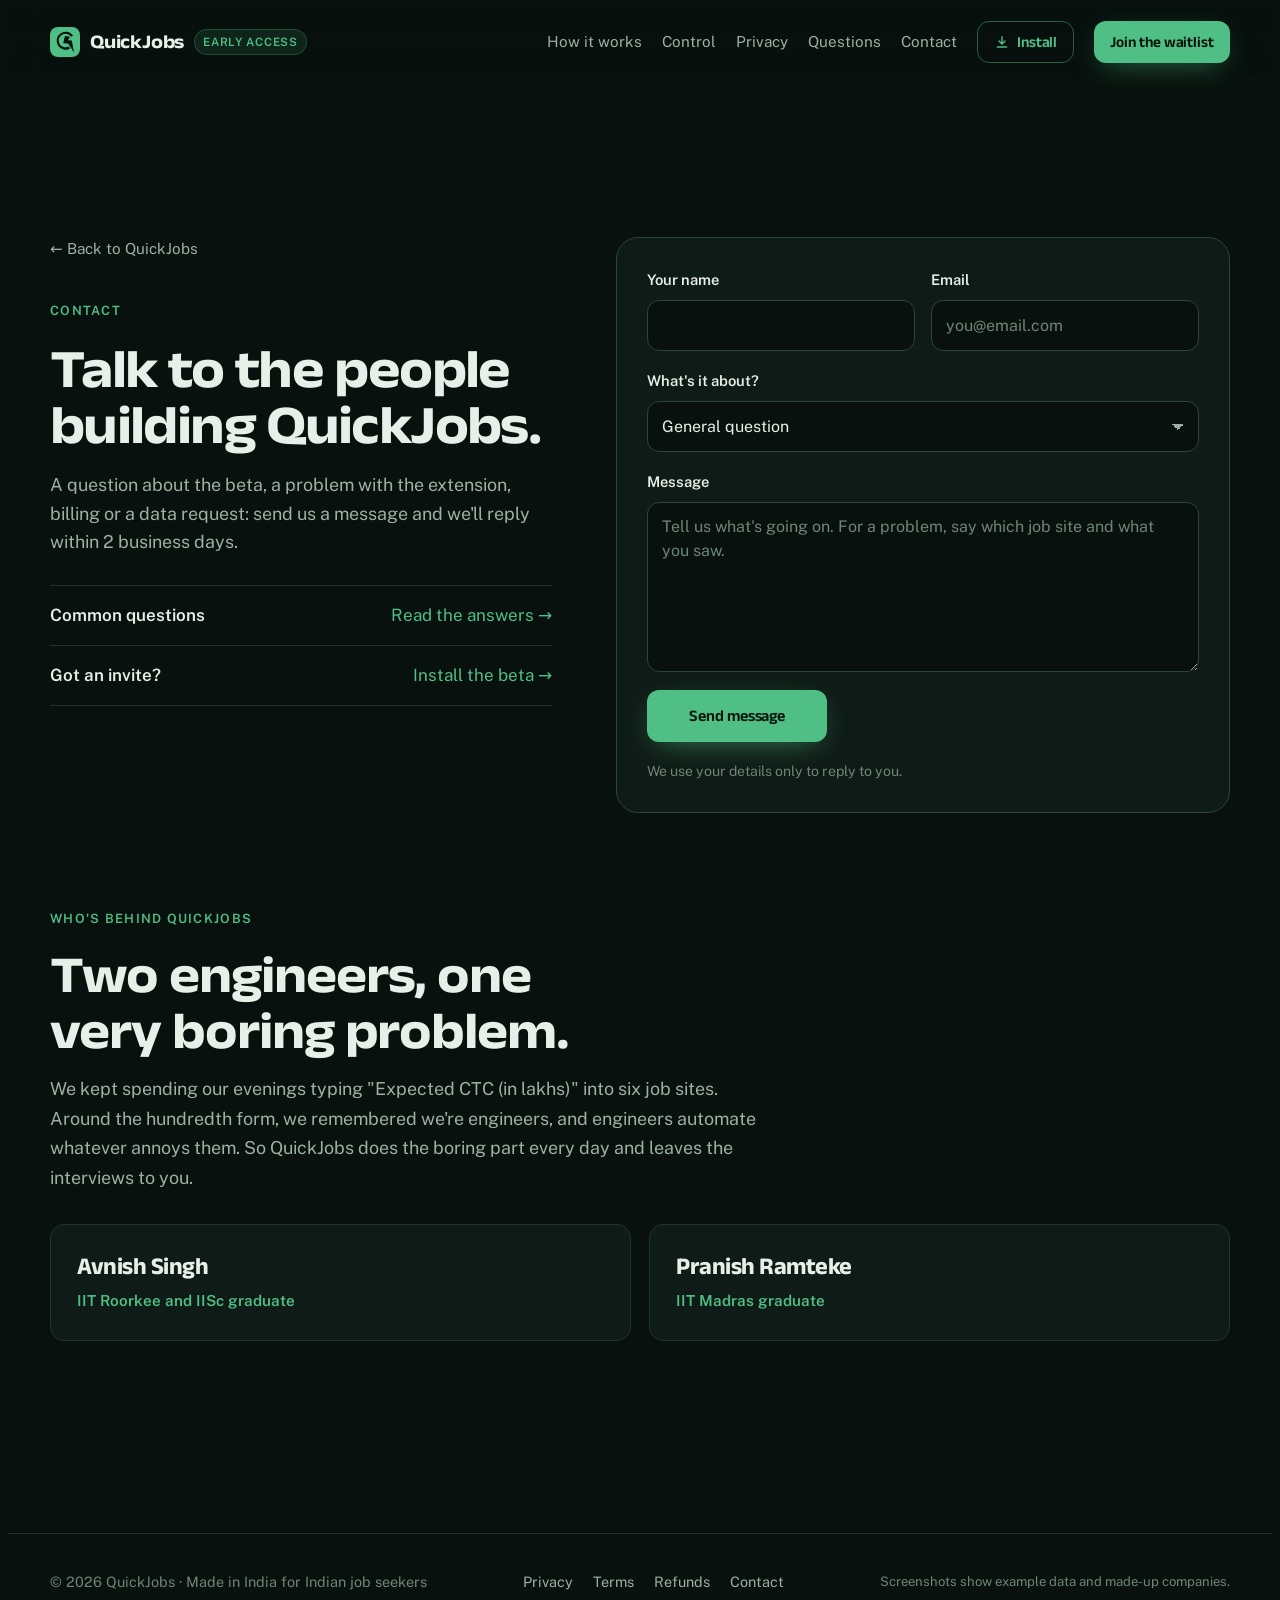
==== commit a8e05610: "Contact page: add founders section" ====
--- a/site/contact.html
+++ b/site/contact.html
@@ -2,15 +2,16 @@
 <html lang="en">
 <head>
 <meta charset="utf-8"><script>/* clean addresses: /contact, not /contact.html */(function(){var p=location.pathname,c=p.replace(/\/index\.html$/,'/').replace(/\.html$/,'');if(c!==p&&/^https?:$/.test(location.protocol))history.replaceState(null,'',c+location.search+location.hash)})();</script>
+<!-- Google Tag Manager --><script>(function(w,d,s,l,i){w[l]=w[l]||[];w[l].push({'gtm.start':new Date().getTime(),event:'gtm.js'});var f=d.getElementsByTagName(s)[0],j=d.createElement(s),dl=l!='dataLayer'?'&l='+l:'';j.async=true;j.src='https://www.googletagmanager.com/gtm.js?id='+i+dl;f.parentNode.insertBefore(j,f);})(window,document,'script','dataLayer','GTM-MXN8JF9W');</script><!-- End Google Tag Manager -->
 <link rel="icon" href="favicon.ico?v=1109" sizes="any"><link rel="icon" href="favicon.svg?v=1109" type="image/svg+xml"><link rel="icon" href="favicon-32.png?v=1109" sizes="32x32" type="image/png"><link rel="apple-touch-icon" href="apple-touch-icon.png?v=1109"><meta name="theme-color" content="#08110d">
 <meta name="viewport" content="width=device-width,initial-scale=1,viewport-fit=cover">
-<meta property="og:title" content="QuickJobs: wake up to job applications already sent">
-<meta property="og:description" content="Searches and applies on Naukri, iimjobs, Shine, Foundit, Hirist and Instahyre every day with AI, from your own Chrome.">
+<meta property="og:title" content="Contact QuickJobs">
+<meta property="og:description" content="Questions about the QuickJobs beta, billing or your data? Send us a message.">
 <meta property="og:type" content="website"><meta property="og:site_name" content="QuickJobs"><meta property="og:url" content="https://quickjobs.pro/contact">
 <meta property="og:image" content="https://quickjobs.pro/og.jpg?v=1"><meta property="og:image:secure_url" content="https://quickjobs.pro/og.jpg?v=1"><meta property="og:image:type" content="image/jpeg"><meta property="og:image:width" content="1200"><meta property="og:image:height" content="630"><meta property="og:image:alt" content="QuickJobs: wake up to job applications already sent. AI personal job agent for Indian professionals.">
 <meta name="twitter:card" content="summary_large_image"><meta name="twitter:image" content="https://quickjobs.pro/og.jpg?v=1">
 <title>Contact QuickJobs</title>
-<meta name="description" content="Questions about the QuickJobs beta, a problem with the extension, billing or a data request: send us a message and we'll reply within 2 business days.">
+<meta name="description" content="Questions about the QuickJobs beta, a problem with the extension, billing or a data request: send us a message and we'll reply within 2 business days."><link rel="canonical" href="https://quickjobs.pro/contact">
 <style>
 /* fonts are served from this site: no requests to Google or any other third party */
 @font-face{font-family:"Anek Latin";font-style:normal;font-weight:100 800;font-stretch:75% 125%;font-display:swap;src:url(fonts/anek-latin.woff2?v=1110) format("woff2")}
@@ -569,8 +570,17 @@
 html.menu-open{overflow:hidden}
 @media (prefers-reduced-motion:reduce){.mnav,.mnav-p,.mb-i i{transition:none}}
 </style>
+<style>
+.fd-story{color:var(--muted);font-size:1.12rem;line-height:1.65;max-width:760px}
+.fd-grid{display:grid;grid-template-columns:repeat(2,minmax(0,1fr));gap:18px;margin-top:32px}
+.fd-card{background:var(--surface);border:1px solid var(--line);border-radius:var(--r);padding:26px;display:flex;flex-direction:column;gap:8px}
+.fd-card h3{font-family:var(--display);font-size:1.5rem;letter-spacing:-.02em}
+.fd-edu{color:var(--fern);font-size:.95rem;font-weight:600}
+@media (max-width:760px){.fd-grid{grid-template-columns:1fr;margin-top:24px}.fd-card{padding:20px}}
+</style>
 </head>
 <body>
+<!-- Google Tag Manager (noscript) --><noscript><iframe src="https://www.googletagmanager.com/ns.html?id=GTM-MXN8JF9W" height="0" width="0" style="display:none;visibility:hidden"></iframe></noscript><!-- End Google Tag Manager (noscript) -->
 
 
 <svg width="0" height="0" style="position:absolute" aria-hidden="true">
@@ -673,6 +683,19 @@
       </div>
     </div>
   </section>
+  <section class="gut" id="founders" aria-labelledby="fd-h" style="padding-top:0">
+    <div class="wrap">
+      <div class="sec-head" style="margin-bottom:0">
+        <span class="eyebrow">Who's behind QuickJobs</span>
+        <h2 id="fd-h">Two engineers, one very boring problem.</h2>
+        <p class="fd-story">We kept spending our evenings typing "Expected CTC (in lakhs)" into six job sites. Around the hundredth form, we remembered we're engineers, and engineers automate whatever annoys them. So QuickJobs does the boring part every day and leaves the interviews to you.</p>
+      </div>
+      <div class="fd-grid">
+        <div class="fd-card"><h3>Avnish Singh</h3><div class="fd-edu">IIT Roorkee and IISc graduate</div></div>
+        <div class="fd-card"><h3>Pranish Ramteke</h3><div class="fd-edu">IIT Madras graduate</div></div>
+      </div>
+    </div>
+  </section>
 </main>
 <script>
 (() => {
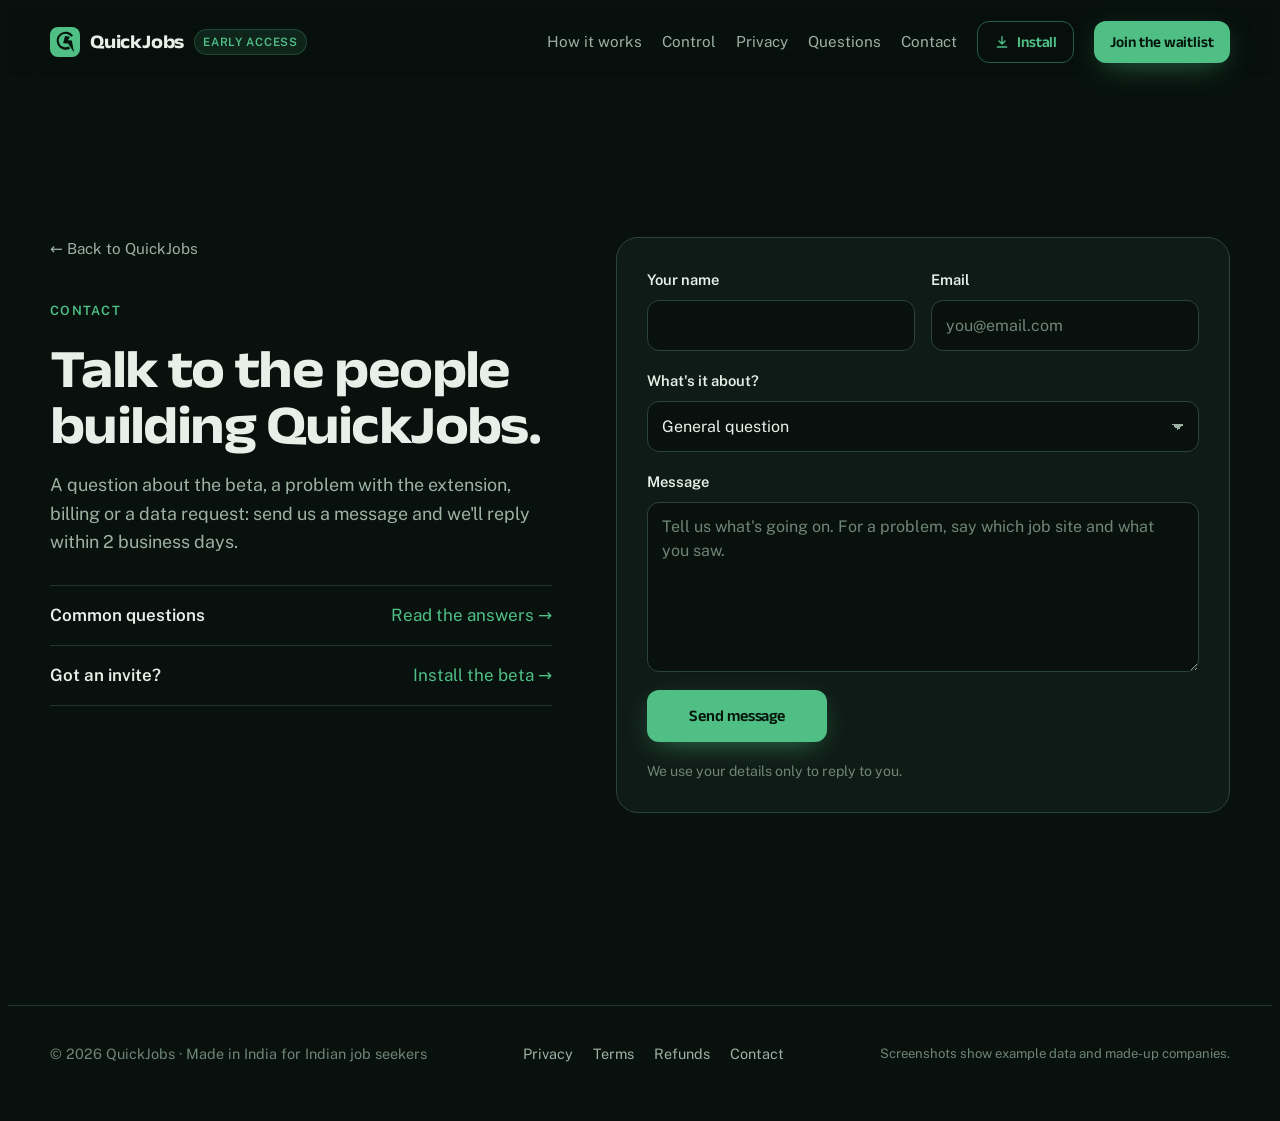
==== commit d95e54b4: "Waitlist: email the beta code within seconds of joining, once - Migration 44: a trigger asks send-wa" ====
--- a/site/contact.html
+++ b/site/contact.html
@@ -2,16 +2,15 @@
 <html lang="en">
 <head>
 <meta charset="utf-8"><script>/* clean addresses: /contact, not /contact.html */(function(){var p=location.pathname,c=p.replace(/\/index\.html$/,'/').replace(/\.html$/,'');if(c!==p&&/^https?:$/.test(location.protocol))history.replaceState(null,'',c+location.search+location.hash)})();</script>
-<!-- Google Tag Manager --><script>(function(w,d,s,l,i){w[l]=w[l]||[];w[l].push({'gtm.start':new Date().getTime(),event:'gtm.js'});var f=d.getElementsByTagName(s)[0],j=d.createElement(s),dl=l!='dataLayer'?'&l='+l:'';j.async=true;j.src='https://www.googletagmanager.com/gtm.js?id='+i+dl;f.parentNode.insertBefore(j,f);})(window,document,'script','dataLayer','GTM-MXN8JF9W');</script><!-- End Google Tag Manager -->
 <link rel="icon" href="favicon.ico?v=1109" sizes="any"><link rel="icon" href="favicon.svg?v=1109" type="image/svg+xml"><link rel="icon" href="favicon-32.png?v=1109" sizes="32x32" type="image/png"><link rel="apple-touch-icon" href="apple-touch-icon.png?v=1109"><meta name="theme-color" content="#08110d">
 <meta name="viewport" content="width=device-width,initial-scale=1,viewport-fit=cover">
-<meta property="og:title" content="Contact QuickJobs">
-<meta property="og:description" content="Questions about the QuickJobs beta, billing or your data? Send us a message.">
+<meta property="og:title" content="QuickJobs - Your AI Job Agent">
+<meta property="og:description" content="Your unfair advantage in the job market as a chrome extension. Auto-apply to hundreds of quality applications overnight.">
 <meta property="og:type" content="website"><meta property="og:site_name" content="QuickJobs"><meta property="og:url" content="https://quickjobs.pro/contact">
 <meta property="og:image" content="https://quickjobs.pro/og.jpg?v=1"><meta property="og:image:secure_url" content="https://quickjobs.pro/og.jpg?v=1"><meta property="og:image:type" content="image/jpeg"><meta property="og:image:width" content="1200"><meta property="og:image:height" content="630"><meta property="og:image:alt" content="QuickJobs: wake up to job applications already sent. AI personal job agent for Indian professionals.">
 <meta name="twitter:card" content="summary_large_image"><meta name="twitter:image" content="https://quickjobs.pro/og.jpg?v=1">
 <title>Contact QuickJobs</title>
-<meta name="description" content="Questions about the QuickJobs beta, a problem with the extension, billing or a data request: send us a message and we'll reply within 2 business days."><link rel="canonical" href="https://quickjobs.pro/contact">
+<meta name="description" content="Questions about the QuickJobs beta, a problem with the extension, billing or a data request: send us a message and we'll reply within 2 business days.">
 <style>
 /* fonts are served from this site: no requests to Google or any other third party */
 @font-face{font-family:"Anek Latin";font-style:normal;font-weight:100 800;font-stretch:75% 125%;font-display:swap;src:url(fonts/anek-latin.woff2?v=1110) format("woff2")}
@@ -570,17 +569,8 @@
 html.menu-open{overflow:hidden}
 @media (prefers-reduced-motion:reduce){.mnav,.mnav-p,.mb-i i{transition:none}}
 </style>
-<style>
-.fd-story{color:var(--muted);font-size:1.12rem;line-height:1.65;max-width:760px}
-.fd-grid{display:grid;grid-template-columns:repeat(2,minmax(0,1fr));gap:18px;margin-top:32px}
-.fd-card{background:var(--surface);border:1px solid var(--line);border-radius:var(--r);padding:26px;display:flex;flex-direction:column;gap:8px}
-.fd-card h3{font-family:var(--display);font-size:1.5rem;letter-spacing:-.02em}
-.fd-edu{color:var(--fern);font-size:.95rem;font-weight:600}
-@media (max-width:760px){.fd-grid{grid-template-columns:1fr;margin-top:24px}.fd-card{padding:20px}}
-</style>
 </head>
 <body>
-<!-- Google Tag Manager (noscript) --><noscript><iframe src="https://www.googletagmanager.com/ns.html?id=GTM-MXN8JF9W" height="0" width="0" style="display:none;visibility:hidden"></iframe></noscript><!-- End Google Tag Manager (noscript) -->
 
 
 <svg width="0" height="0" style="position:absolute" aria-hidden="true">
@@ -683,19 +673,6 @@
       </div>
     </div>
   </section>
-  <section class="gut" id="founders" aria-labelledby="fd-h" style="padding-top:0">
-    <div class="wrap">
-      <div class="sec-head" style="margin-bottom:0">
-        <span class="eyebrow">Who's behind QuickJobs</span>
-        <h2 id="fd-h">Two engineers, one very boring problem.</h2>
-        <p class="fd-story">We kept spending our evenings typing "Expected CTC (in lakhs)" into six job sites. Around the hundredth form, we remembered we're engineers, and engineers automate whatever annoys them. So QuickJobs does the boring part every day and leaves the interviews to you.</p>
-      </div>
-      <div class="fd-grid">
-        <div class="fd-card"><h3>Avnish Singh</h3><div class="fd-edu">IIT Roorkee and IISc graduate</div></div>
-        <div class="fd-card"><h3>Pranish Ramteke</h3><div class="fd-edu">IIT Madras graduate</div></div>
-      </div>
-    </div>
-  </section>
 </main>
 <script>
 (() => {
@@ -837,7 +814,13 @@
   function showDone(box, email, r) {
     const n = $('#done-tpl').content.firstElementChild.cloneNode(true);
     $('[data-email]', n).textContent = email;
-    if (r.already) $('[data-title]', n).textContent = "You're already on the list.";
+    if (r.code_coming) {
+      // The server emails the beta code on its own as soon as the sign-up is saved (once; nothing here can send it again).
+      const b = document.createElement('b'); b.textContent = email;
+      $('[data-title]', n).textContent = r.already ? "You're in." : "You're in. Check your inbox.";
+      $('[data-sub]', n).replaceChildren(r.already ? 'We sent your beta code to ' : 'Your beta code is on its way to ', b,
+        r.already ? '. Search your inbox for “QuickJobs beta code”.' : '. It usually arrives within a minute. Not there? Check Promotions or Spam.');
+    } else if (r.already) $('[data-title]', n).textContent = "You're already on the list.";
     const code = r.ref_code;
     const qs = $('[data-qs]', n);
     if (!code || r.already) qs.remove();
@@ -861,8 +844,8 @@
       err.textContent = ''; btn.disabled = true; const label = btn.textContent; btn.textContent = 'Joining…';
       try {
         const r = await join(email);
-        store.set('qj-joined', { email, ref_code: r.ref_code ?? null }); window.__qjSyncBar?.();
-        $$('.joinbox').forEach((b) => showDone(b, email, b === box ? r : { already: true, ref_code: r.ref_code }));
+        store.set('qj-joined', { email, ref_code: r.ref_code ?? null, code_coming: !!r.code_coming }); window.__qjSyncBar?.();
+        $$('.joinbox').forEach((b) => showDone(b, email, b === box ? r : { already: true, ref_code: r.ref_code, code_coming: !!r.code_coming }));
       } catch (ex) {
         btn.disabled = false; btn.textContent = label;
         err.innerHTML = ex.nodb
@@ -875,7 +858,7 @@
 
   // someone who joined before sees their status, not the form
   const prev = store.get('qj-joined');
-  if (prev?.email) $$('.joinbox').forEach((b) => showDone(b, prev.email, { already: true, ref_code: prev.ref_code }));
+  if (prev?.email) $$('.joinbox').forEach((b) => showDone(b, prev.email, { already: true, ref_code: prev.ref_code, code_coming: !!prev.code_coming }));
 })();
 </script>
 
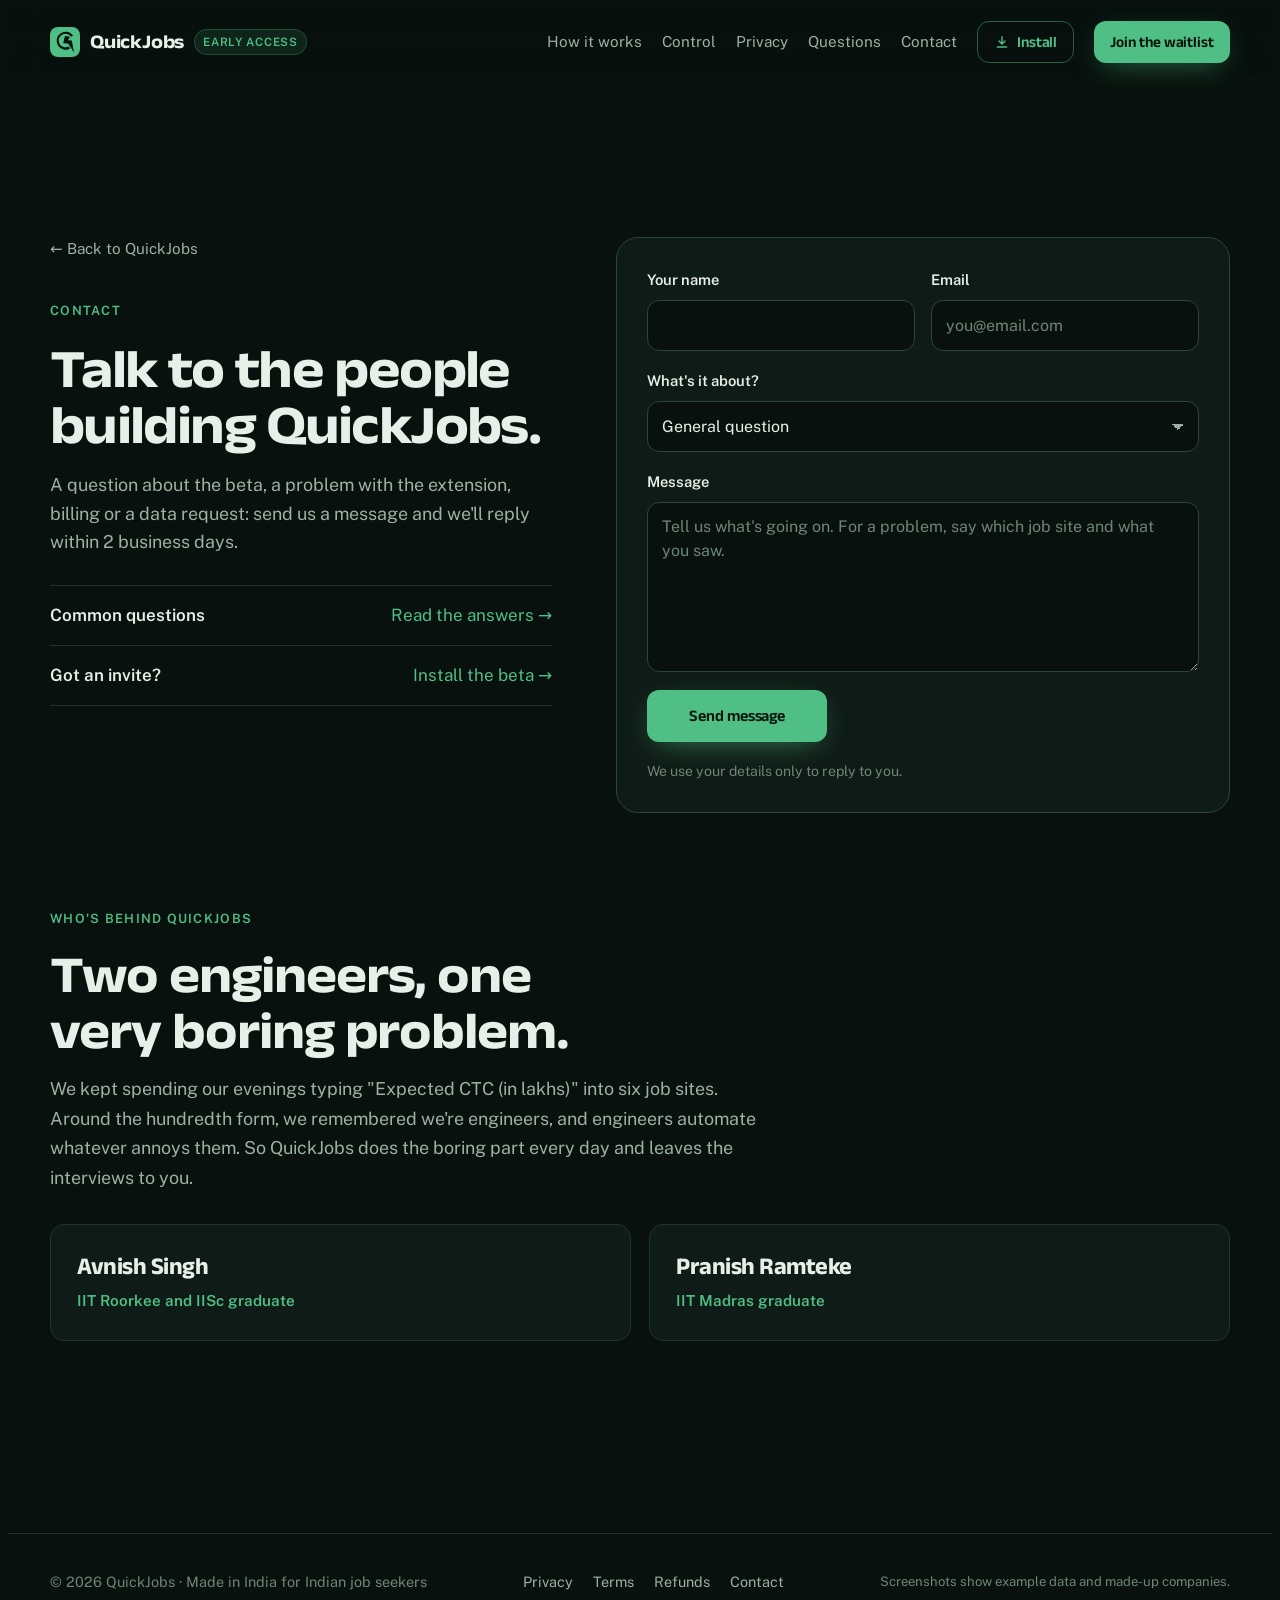
==== commit 78ebc8ed: "Merge remote-tracking branch 'origin/main' into waitlist-to-install" ====
--- a/site/contact.html
+++ b/site/contact.html
@@ -2,15 +2,16 @@
 <html lang="en">
 <head>
 <meta charset="utf-8"><script>/* clean addresses: /contact, not /contact.html */(function(){var p=location.pathname,c=p.replace(/\/index\.html$/,'/').replace(/\.html$/,'');if(c!==p&&/^https?:$/.test(location.protocol))history.replaceState(null,'',c+location.search+location.hash)})();</script>
+<!-- Google Tag Manager --><script>(function(w,d,s,l,i){w[l]=w[l]||[];w[l].push({'gtm.start':new Date().getTime(),event:'gtm.js'});var f=d.getElementsByTagName(s)[0],j=d.createElement(s),dl=l!='dataLayer'?'&l='+l:'';j.async=true;j.src='https://www.googletagmanager.com/gtm.js?id='+i+dl;f.parentNode.insertBefore(j,f);})(window,document,'script','dataLayer','GTM-MXN8JF9W');</script><!-- End Google Tag Manager -->
 <link rel="icon" href="favicon.ico?v=1109" sizes="any"><link rel="icon" href="favicon.svg?v=1109" type="image/svg+xml"><link rel="icon" href="favicon-32.png?v=1109" sizes="32x32" type="image/png"><link rel="apple-touch-icon" href="apple-touch-icon.png?v=1109"><meta name="theme-color" content="#08110d">
 <meta name="viewport" content="width=device-width,initial-scale=1,viewport-fit=cover">
-<meta property="og:title" content="QuickJobs - Your AI Job Agent">
-<meta property="og:description" content="Your unfair advantage in the job market as a chrome extension. Auto-apply to hundreds of quality applications overnight.">
+<meta property="og:title" content="Contact QuickJobs">
+<meta property="og:description" content="Questions about the QuickJobs beta, billing or your data? Send us a message.">
 <meta property="og:type" content="website"><meta property="og:site_name" content="QuickJobs"><meta property="og:url" content="https://quickjobs.pro/contact">
 <meta property="og:image" content="https://quickjobs.pro/og.jpg?v=1"><meta property="og:image:secure_url" content="https://quickjobs.pro/og.jpg?v=1"><meta property="og:image:type" content="image/jpeg"><meta property="og:image:width" content="1200"><meta property="og:image:height" content="630"><meta property="og:image:alt" content="QuickJobs: wake up to job applications already sent. AI personal job agent for Indian professionals.">
 <meta name="twitter:card" content="summary_large_image"><meta name="twitter:image" content="https://quickjobs.pro/og.jpg?v=1">
 <title>Contact QuickJobs</title>
-<meta name="description" content="Questions about the QuickJobs beta, a problem with the extension, billing or a data request: send us a message and we'll reply within 2 business days.">
+<meta name="description" content="Questions about the QuickJobs beta, a problem with the extension, billing or a data request: send us a message and we'll reply within 2 business days."><link rel="canonical" href="https://quickjobs.pro/contact">
 <style>
 /* fonts are served from this site: no requests to Google or any other third party */
 @font-face{font-family:"Anek Latin";font-style:normal;font-weight:100 800;font-stretch:75% 125%;font-display:swap;src:url(fonts/anek-latin.woff2?v=1110) format("woff2")}
@@ -569,8 +570,17 @@
 html.menu-open{overflow:hidden}
 @media (prefers-reduced-motion:reduce){.mnav,.mnav-p,.mb-i i{transition:none}}
 </style>
+<style>
+.fd-story{color:var(--muted);font-size:1.12rem;line-height:1.65;max-width:760px}
+.fd-grid{display:grid;grid-template-columns:repeat(2,minmax(0,1fr));gap:18px;margin-top:32px}
+.fd-card{background:var(--surface);border:1px solid var(--line);border-radius:var(--r);padding:26px;display:flex;flex-direction:column;gap:8px}
+.fd-card h3{font-family:var(--display);font-size:1.5rem;letter-spacing:-.02em}
+.fd-edu{color:var(--fern);font-size:.95rem;font-weight:600}
+@media (max-width:760px){.fd-grid{grid-template-columns:1fr;margin-top:24px}.fd-card{padding:20px}}
+</style>
 </head>
 <body>
+<!-- Google Tag Manager (noscript) --><noscript><iframe src="https://www.googletagmanager.com/ns.html?id=GTM-MXN8JF9W" height="0" width="0" style="display:none;visibility:hidden"></iframe></noscript><!-- End Google Tag Manager (noscript) -->
 
 
 <svg width="0" height="0" style="position:absolute" aria-hidden="true">
@@ -673,6 +683,19 @@
       </div>
     </div>
   </section>
+  <section class="gut" id="founders" aria-labelledby="fd-h" style="padding-top:0">
+    <div class="wrap">
+      <div class="sec-head" style="margin-bottom:0">
+        <span class="eyebrow">Who's behind QuickJobs</span>
+        <h2 id="fd-h">Two engineers, one very boring problem.</h2>
+        <p class="fd-story">We kept spending our evenings typing "Expected CTC (in lakhs)" into six job sites. Around the hundredth form, we remembered we're engineers, and engineers automate whatever annoys them. So QuickJobs does the boring part every day and leaves the interviews to you.</p>
+      </div>
+      <div class="fd-grid">
+        <div class="fd-card"><h3>Avnish Singh</h3><div class="fd-edu">IIT Roorkee and IISc graduate</div></div>
+        <div class="fd-card"><h3>Pranish Ramteke</h3><div class="fd-edu">IIT Madras graduate</div></div>
+      </div>
+    </div>
+  </section>
 </main>
 <script>
 (() => {
